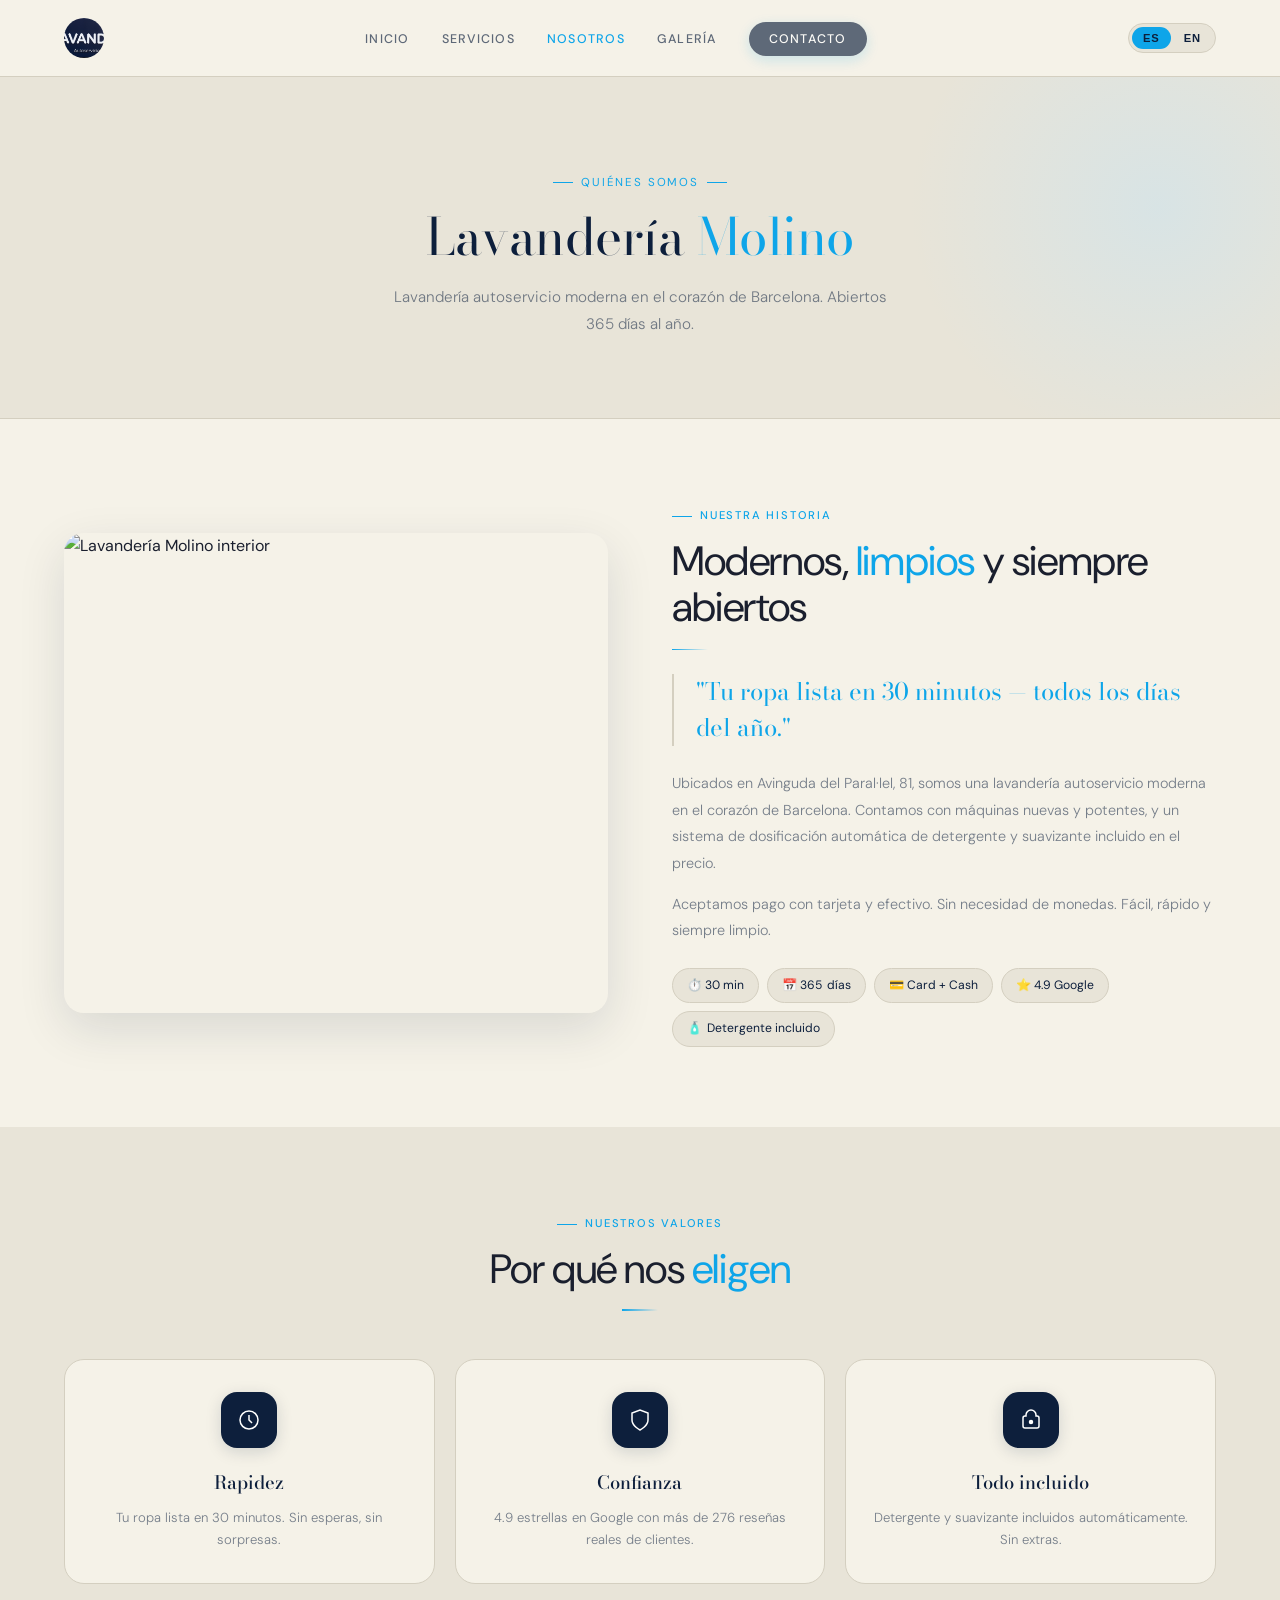
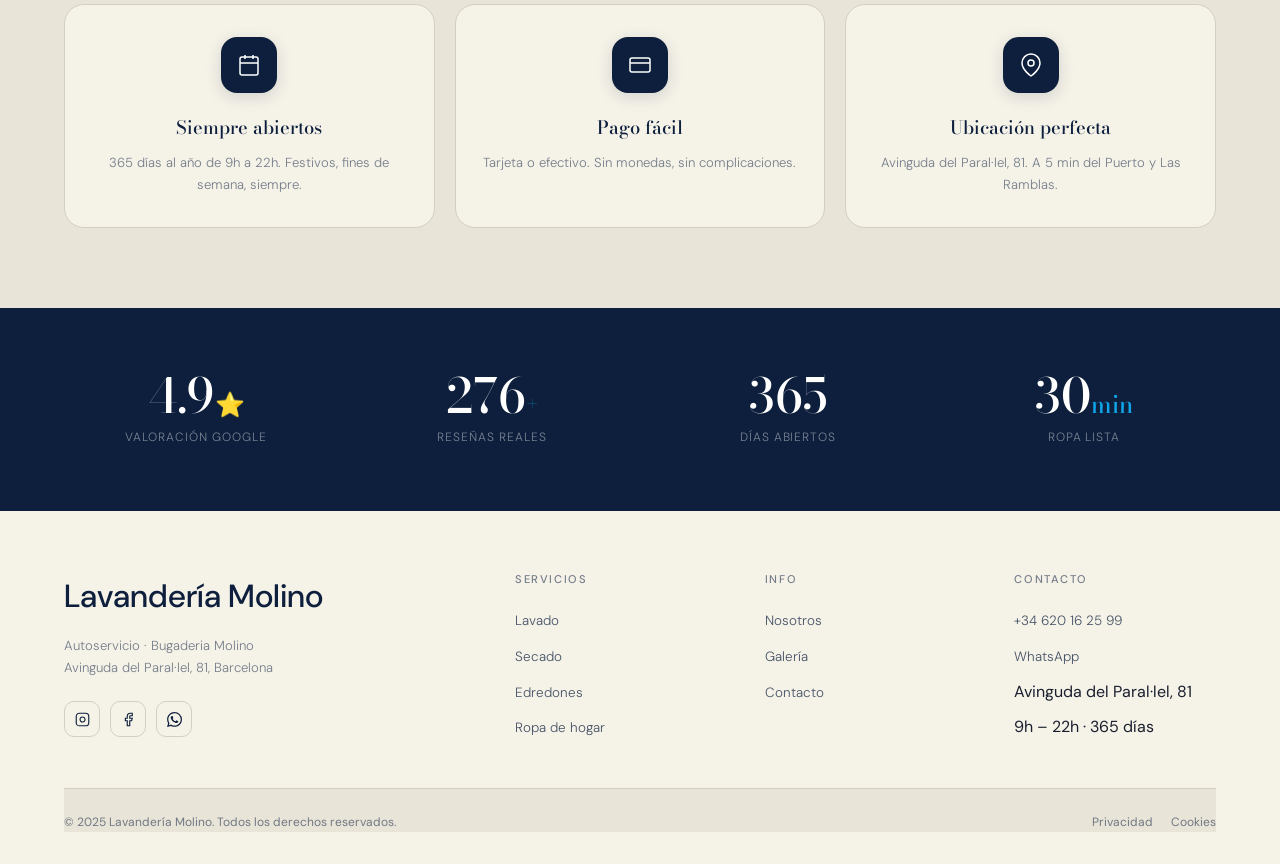
==== about.html @ 3f16990e "Add logo to navbar" ====
<!DOCTYPE html>
<html lang="es">
<head>
<meta charset="UTF-8"/>
<meta name="viewport" content="width=device-width, initial-scale=1.0"/>
<title>Nosotros — Lavandería Molino Barcelona</title>
<meta name="description" content="Lavandería autoservicio en Barcelona. Ubicados en Avinguda del Paral·lel, 81. Abiertos 365 días, 9h-22h."/>
<link rel="preconnect" href="https://fonts.googleapis.com">
<link rel="preconnect" href="https://fonts.gstatic.com" crossorigin>
<link href="https://fonts.googleapis.com/css2?family=Bodoni+Moda:opsz,wght@6..96,300;6..96,400;6..96,500&family=DM+Sans:wght@300;400;500&display=swap" rel="stylesheet">
<link rel="stylesheet" href="shared.css"/>
<style>
:root {
  --bg:      #F5F2E8;
  --card:    #e8e4d8;
  --border:  #d4cfc0;
  --navy:    #0d1f3c;
  --accent:  #0ea5e9;
  --muted-t: rgba(13,31,60,0.55);
}
body { background: var(--bg); }
#navbar { background: var(--bg) !important; border-bottom: 1px solid var(--border) !important; box-shadow: none !important; }
#navbar.scrolled { box-shadow: 0 2px 16px rgba(13,31,60,0.08) !important; }
.nav-logo { color: var(--navy) !important; font-family: "Bodoni Moda", serif; }
.nav-links a { color: var(--navy) !important; opacity: 0.65; }
.nav-links a:hover, .nav-links a.active { opacity: 1; color: var(--accent) !important; }
.nav-hamburger span { background: var(--navy) !important; }
.lang-switcher { background: var(--card) !important; border-color: var(--border) !important; }
.lang-btn { color: var(--navy) !important; }
.nav-cta { background: var(--navy) !important; color: white !important; }
.footer-logo span { display: none; }
#footer { background: #F5F2E8 !important; }
#footer .footer-logo { color: var(--navy) !important; }
#footer .footer-tagline { color: var(--muted-t) !important; }
#footer .footer-col h4 { color: var(--muted-t) !important; }
#footer .footer-col a, #footer .footer-col div { color: var(--navy) !important; opacity: 0.75; }
#footer .footer-col a:hover { color: var(--accent) !important; opacity: 1; }
#footer .footer-copy { color: var(--muted-t) !important; }
#footer .footer-legal a { color: var(--muted-t) !important; }
#footer .social-btn { border-color: var(--border) !important; color: var(--navy) !important; }
#footer .footer-bottom { border-top: 1px solid var(--border) !important; background: #e8e4d8 !important; }
.section-title em { color: var(--accent); font-style: normal; }
.section-eyebrow { color: var(--accent) !important; }
.section-eyebrow::before { background: var(--accent) !important; }
.divider { background: linear-gradient(90deg, var(--accent), transparent) !important; }
body:not(.lang-en) [data-en] { display: none !important; }
body.lang-en [data-es] { display: none !important; }

/* Page Hero */
.page-hero {
  padding: 140px 5vw 80px; background: var(--card);
  text-align: center; border-bottom: 1px solid var(--border);
  display: flex; flex-direction: column; align-items: center;
}
.page-hero-eyebrow {
  font-size: 0.72rem; letter-spacing: 0.16em; text-transform: uppercase;
  color: var(--accent); margin-bottom: 16px;
  display: flex; align-items: center; gap: 8px;
}
.page-hero-eyebrow::before, .page-hero-eyebrow::after { content: ""; display: block; width: 20px; height: 1px; background: var(--accent); }
.page-hero-title { font-family: "Bodoni Moda", serif; font-size: clamp(2.4rem, 4vw, 4.5rem); font-weight: 400; color: var(--navy); line-height: 1.1; margin-bottom: 20px; }
.page-hero-title em { color: var(--accent); font-style: normal; }
.page-hero-desc { font-size: 0.95rem; font-weight: 300; color: var(--muted-t); max-width: 520px; margin: 0 auto; line-height: 1.75; }

/* About Story */
#about-story { padding: 80px 5vw; background: var(--bg); }
.about-story-grid { display: grid; grid-template-columns: 1fr 1fr; gap: 64px; align-items: center; }
.about-story-img { border-radius: 20px; overflow: hidden; height: 480px; box-shadow: 0 16px 48px rgba(13,31,60,0.12); }
.about-story-img img { width: 100%; height: 100%; object-fit: cover; }
.about-story-content { }
.about-quote { font-family: "Bodoni Moda", serif; font-size: clamp(1.1rem, 2vw, 1.5rem); font-weight: 300; color: var(--accent); line-height: 1.5; margin: 24px 0; border-left: 2px solid var(--border); padding-left: 22px; }
.about-text { font-size: 0.9rem; font-weight: 300; color: var(--muted-t); line-height: 1.85; margin-bottom: 14px; }
.about-chips { display: flex; flex-wrap: wrap; gap: 8px; margin-top: 24px; }
.chip { display: inline-flex; align-items: center; gap: 5px; padding: 7px 14px; border-radius: 100px; font-size: 0.76rem; color: var(--navy); background: var(--card); border: 1px solid var(--border); }

/* Values */
#values { padding: 80px 5vw; background: var(--card); }
.values-grid { display: grid; grid-template-columns: repeat(3,1fr); gap: 20px; margin-top: 48px; }
.value-card { background: var(--bg); border: 1.5px solid var(--border); border-radius: 20px; padding: 32px 24px; text-align: center; transition: transform 0.4s ease, border-color 0.4s ease, box-shadow 0.4s ease; position: relative; overflow: hidden; }
.value-card::after { content: ""; position: absolute; bottom: 0; left: 0; right: 0; height: 3px; background: linear-gradient(90deg, var(--accent), #38bdf8); transform: scaleX(0); transform-origin: left; transition: transform 0.4s ease; }
.value-card:hover { transform: translateY(-6px); border-color: rgba(14,165,233,0.3); box-shadow: 0 16px 40px rgba(13,31,60,0.1); }
.value-card:hover::after { transform: scaleX(1); }
.value-icon { width: 56px; height: 56px; border-radius: 16px; background: var(--navy); display: flex; align-items: center; justify-content: center; margin: 0 auto 20px; color: white; box-shadow: 0 4px 16px rgba(13,31,60,0.15); transition: transform 0.4s ease; }
.value-card:hover .value-icon { transform: scale(1.1) rotate(-5deg); }
.value-title { font-family: "Bodoni Moda", serif; font-size: 1.15rem; font-weight: 500; color: var(--navy); margin-bottom: 10px; }
.value-desc { font-size: 0.82rem; font-weight: 300; color: var(--muted-t); line-height: 1.65; }

/* Stats */
#about-stats { background: var(--navy); padding: 64px 5vw; display: grid; grid-template-columns: repeat(4,1fr); gap: 32px; }
.about-stat { text-align: center; }
.about-stat-num { font-family: "Bodoni Moda", serif; font-size: 3rem; font-weight: 500; color: white; line-height: 1; margin-bottom: 8px; }
.about-stat-num span { color: var(--accent); font-size: 1.5rem; }
.about-stat-label { font-size: 0.75rem; font-weight: 300; color: rgba(255,255,255,0.45); letter-spacing: 0.08em; text-transform: uppercase; }

/* Location */
#about-location { padding: 80px 5vw; background: var(--bg); }
.location-grid { display: grid; grid-template-columns: 1fr 1fr; gap: 48px; align-items: center; margin-top: 48px; }
.location-map { border-radius: 20px; overflow: hidden; height: 360px; border: 1px solid var(--border); box-shadow: 0 8px 32px rgba(13,31,60,0.1); }
.location-info { display: flex; flex-direction: column; gap: 20px; }
.location-row { display: flex; gap: 14px; align-items: flex-start; }
.location-icon { width: 40px; height: 40px; border-radius: 10px; background: var(--card); border: 1px solid var(--border); display: flex; align-items: center; justify-content: center; color: var(--navy); flex-shrink: 0; }
.location-label { font-size: 0.7rem; font-weight: 500; letter-spacing: 0.1em; text-transform: uppercase; color: var(--muted-t); margin-bottom: 4px; }
.location-val { font-size: 0.92rem; font-weight: 500; color: var(--navy); line-height: 1.5; }
.location-sub { font-size: 0.78rem; font-weight: 300; color: var(--accent); margin-top: 3px; }

@media (max-width: 860px) { .about-story-grid { grid-template-columns: 1fr; } .values-grid { grid-template-columns: 1fr 1fr; } .about-stats { grid-template-columns: repeat(2,1fr); } .location-grid { grid-template-columns: 1fr; } }
@media (max-width: 560px) { .values-grid { grid-template-columns: 1fr; } }
</style>
</head>
<body>

<a href="https://wa.me/34620162599" id="wa-float" target="_blank" aria-label="WhatsApp">
  <div class="wa-pulse"></div>
  <svg width="26" height="26" fill="white" viewBox="0 0 24 24"><path d="M17.472 14.382c-.297-.149-1.758-.867-2.03-.967-.273-.099-.471-.148-.67.15-.197.297-.767.966-.94 1.164-.173.199-.347.223-.644.075-.297-.15-1.255-.463-2.39-1.475-.883-.788-1.48-1.761-1.653-2.059-.173-.297-.018-.458.13-.606.134-.133.298-.347.446-.52.149-.174.198-.298.298-.497.099-.198.05-.371-.025-.52-.075-.149-.669-1.612-.916-2.207-.242-.579-.487-.5-.669-.51-.173-.008-.371-.01-.57-.01-.198 0-.52.074-.792.372-.272.297-1.04 1.016-1.04 2.479 0 1.462 1.065 2.875 1.213 3.074.149.198 2.096 3.2 5.077 4.487.709.306 1.262.489 1.694.625.712.227 1.36.195 1.871.118.571-.085 1.758-.719 2.006-1.413.248-.694.248-1.289.173-1.413-.074-.124-.272-.198-.57-.347m-5.421 7.403h-.004a9.87 9.87 0 0 1-5.031-1.378l-.361-.214-3.741.982.998-3.648-.235-.374a9.86 9.86 0 0 1-1.51-5.26c.001-5.45 4.436-9.884 9.888-9.884 2.64 0 5.122 1.03 6.988 2.898a9.825 9.825 0 0 1 2.893 6.994c-.003 5.45-4.437 9.884-9.885 9.884m8.413-18.297A11.815 11.815 0 0 0 12.05 0C5.495 0 .16 5.335.157 11.892c0 2.096.547 4.142 1.588 5.945L.057 24l6.305-1.654a11.882 11.882 0 0 0 5.683 1.448h.005c6.554 0 11.89-5.335 11.893-11.893a11.821 11.821 0 0 0-3.48-8.413z"/></svg>
</a>

<nav id="navbar">
  <a href="index.html" class="nav-logo">
  <img src="logo.jpg" alt="Lavandería Molino" width="40" height="40" style="border-radius:50%;object-fit:cover;display:block;">
</a>
  <ul class="nav-links">
    <li><a href="index.html"><span data-es>Inicio</span><span data-en>Home</span></a></li>
    <li><a href="services.html"><span data-es>Servicios</span><span data-en>Services</span></a></li>
    <li><a href="about.html" class="active"><span data-es>Nosotros</span><span data-en>About</span></a></li>
    <li><a href="gallery.html"><span data-es>Galería</span><span data-en>Gallery</span></a></li>
    <li><a href="contact.html" class="nav-cta" style="color:white !important;"><span data-es>Contacto</span><span data-en>Contact</span></a></li>
  </ul>
  <div class="nav-right">
    <div class="lang-switcher">
      <button class="lang-btn active" data-lang-btn="es">ES</button>
      <button class="lang-btn" data-lang-btn="en">EN</button>
    </div>
    <button class="nav-hamburger" id="hamburger"><span></span><span></span><span></span></button>
  </div>
</nav>

<div class="mobile-menu" id="mobileMenu">
  <a href="index.html"><span data-es>Inicio</span><span data-en>Home</span></a>
  <a href="services.html"><span data-es>Servicios</span><span data-en>Services</span></a>
  <a href="about.html"><span data-es>Nosotros</span><span data-en>About</span></a>
  <a href="gallery.html"><span data-es>Galería</span><span data-en>Gallery</span></a>
  <a href="contact.html"><span data-es>Contacto</span><span data-en>Contact</span></a>
  <div class="mobile-lang-row">
    <button class="active" data-lang-btn="es">ES</button>
    <button data-lang-btn="en">EN</button>
  </div>
</div>

<!-- Page Hero -->
<div class="page-hero">
  <div class="page-hero-eyebrow"><span data-es>Quiénes somos</span><span data-en>Who we are</span></div>
  <h1 class="page-hero-title"><span data-es>Lavandería <em>Molino</em></span><span data-en>Lavandería <em>Molino</em></span></h1>
  <p class="page-hero-desc">
    <span data-es>Lavandería autoservicio moderna en el corazón de Barcelona. Abiertos 365 días al año.</span>
    <span data-en>Modern self-service laundry in the heart of Barcelona. Open 365 days a year.</span>
  </p>
</div>

<!-- Story -->
<section id="about-story">
  <div class="about-story-grid">
    <div class="about-story-img reveal">
      <img src="https://i.imgur.com/QacT7g4.jpg" alt="Lavandería Molino interior" loading="lazy"/>
    </div>
    <div class="about-story-content reveal">
      <div class="section-eyebrow"><span data-es>Nuestra historia</span><span data-en>Our story</span></div>
      <h2 class="section-title"><span data-es>Modernos, <em>limpios</em> y siempre abiertos</span><span data-en>Modern, <em>clean</em> and always open</span></h2>
      <div class="divider"></div>
      <blockquote class="about-quote">
        <span data-es>"Tu ropa lista en 30 minutos — todos los días del año."</span>
        <span data-en>"Your laundry ready in 30 minutes — every day of the year."</span>
      </blockquote>
      <p class="about-text">
        <span data-es>Ubicados en Avinguda del Paral·lel, 81, somos una lavandería autoservicio moderna en el corazón de Barcelona. Contamos con máquinas nuevas y potentes, y un sistema de dosificación automática de detergente y suavizante incluido en el precio.</span>
        <span data-en>Located on Avinguda del Paral·lel, 81, we are a modern self-service laundry in the heart of Barcelona. We have new and powerful machines, with an automatic dosing system for detergent and softener included in the price.</span>
      </p>
      <p class="about-text">
        <span data-es>Aceptamos pago con tarjeta y efectivo. Sin necesidad de monedas. Fácil, rápido y siempre limpio.</span>
        <span data-en>We accept card and cash payments. No need for coins. Easy, fast and always clean.</span>
      </p>
      <div class="about-chips">
        <span class="chip">⏱️ 30 min</span>
        <span class="chip">📅 365 <span data-es>días</span><span data-en>days</span></span>
        <span class="chip">💳 Card + Cash</span>
        <span class="chip">⭐ 4.9 Google</span>
        <span class="chip">🧴 <span data-es>Detergente incluido</span><span data-en>Detergent included</span></span>
      </div>
    </div>
  </div>
</section>

<!-- Values -->
<section id="values">
  <div class="reveal" style="text-align:center;">
    <div class="section-eyebrow" style="justify-content:center;"><span data-es>Nuestros valores</span><span data-en>Our values</span></div>
    <h2 class="section-title"><span data-es>Por qué nos <em>eligen</em></span><span data-en>Why they <em>choose us</em></span></h2>
    <div class="divider" style="margin:16px auto;"></div>
  </div>
  <div class="values-grid">
    <div class="value-card reveal">
      <div class="value-icon"><svg width="24" height="24" fill="none" stroke="currentColor" stroke-width="1.5" viewBox="0 0 24 24"><circle cx="12" cy="12" r="9"/><path d="M12 7v5l3 3"/></svg></div>
      <div class="value-title"><span data-es>Rapidez</span><span data-en>Speed</span></div>
      <div class="value-desc"><span data-es>Tu ropa lista en 30 minutos. Sin esperas, sin sorpresas.</span><span data-en>Your laundry ready in 30 minutes. No waiting, no surprises.</span></div>
    </div>
    <div class="value-card reveal">
      <div class="value-icon"><svg width="24" height="24" fill="none" stroke="currentColor" stroke-width="1.5" viewBox="0 0 24 24"><path d="M12 22s8-4 8-10V5l-8-3-8 3v7c0 6 8 10 8 10z"/></svg></div>
      <div class="value-title"><span data-es>Confianza</span><span data-en>Trust</span></div>
      <div class="value-desc"><span data-es>4.9 estrellas en Google con más de 276 reseñas reales de clientes.</span><span data-en>4.9 stars on Google with over 276 real customer reviews.</span></div>
    </div>
    <div class="value-card reveal">
      <div class="value-icon"><svg width="24" height="24" fill="none" stroke="currentColor" stroke-width="1.5" viewBox="0 0 24 24"><path d="M12 2a5 5 0 0 1 5 5v1h1a2 2 0 0 1 2 2v8a2 2 0 0 1-2 2H6a2 2 0 0 1-2-2v-8a2 2 0 0 1 2-2h1V7a5 5 0 0 1 5-5z"/><circle cx="12" cy="14" r="1.5" fill="white"/></svg></div>
      <div class="value-title"><span data-es>Todo incluido</span><span data-en>All inclusive</span></div>
      <div class="value-desc"><span data-es>Detergente y suavizante incluidos automáticamente. Sin extras.</span><span data-en>Detergent and softener automatically included. No extras.</span></div>
    </div>
    <div class="value-card reveal">
      <div class="value-icon"><svg width="24" height="24" fill="none" stroke="currentColor" stroke-width="1.5" viewBox="0 0 24 24"><rect x="3" y="4" width="18" height="18" rx="2"/><path d="M16 2v4M8 2v4M3 10h18"/></svg></div>
      <div class="value-title"><span data-es>Siempre abiertos</span><span data-en>Always open</span></div>
      <div class="value-desc"><span data-es>365 días al año de 9h a 22h. Festivos, fines de semana, siempre.</span><span data-en>365 days a year from 9am to 10pm. Holidays, weekends, always.</span></div>
    </div>
    <div class="value-card reveal">
      <div class="value-icon"><svg width="24" height="24" fill="none" stroke="currentColor" stroke-width="1.5" viewBox="0 0 24 24"><rect x="2" y="5" width="20" height="14" rx="2"/><path d="M2 10h20"/></svg></div>
      <div class="value-title"><span data-es>Pago fácil</span><span data-en>Easy payment</span></div>
      <div class="value-desc"><span data-es>Tarjeta o efectivo. Sin monedas, sin complicaciones.</span><span data-en>Card or cash. No coins, no complications.</span></div>
    </div>
    <div class="value-card reveal">
      <div class="value-icon"><svg width="24" height="24" fill="none" stroke="currentColor" stroke-width="1.5" viewBox="0 0 24 24"><path d="M21 10c0 7-9 13-9 13s-9-6-9-13a9 9 0 0 1 18 0z"/><circle cx="12" cy="10" r="3"/></svg></div>
      <div class="value-title"><span data-es>Ubicación perfecta</span><span data-en>Perfect location</span></div>
      <div class="value-desc"><span data-es>Avinguda del Paral·lel, 81. A 5 min del Puerto y Las Ramblas.</span><span data-en>Avinguda del Paral·lel, 81. 5 min from the Port and Las Ramblas.</span></div>
    </div>
  </div>
</section>

<!-- Stats -->
<div id="about-stats">
  <div class="about-stat reveal">
    <div class="about-stat-num">4.9<span>⭐</span></div>
    <div class="about-stat-label"><span data-es>Valoración Google</span><span data-en>Google Rating</span></div>
  </div>
  <div class="about-stat reveal">
    <div class="about-stat-num">276<span style="font-size:1.5rem;color:var(--accent);">+</span></div>
    <div class="about-stat-label"><span data-es>Reseñas reales</span><span data-en>Real reviews</span></div>
  </div>
  <div class="about-stat reveal">
    <div class="about-stat-num">365</div>
    <div class="about-stat-label"><span data-es>Días abiertos</span><span data-en>Days open</span></div>
  </div>
  <div class="about-stat reveal">
    <div class="about-stat-num">30<span style="font-size:1.5rem;color:var(--accent);">min</span></div>
    <div class="about-stat-label"><span data-es>Ropa lista</span><span data-en>Laundry ready</span></div>
  </div>
</div>



<!-- Footer -->
<footer id="footer">
  <div class="footer-grid">
    <div>
      <span class="footer-logo">Lavandería Molino</span>
      <p class="footer-tagline">Autoservicio · Bugaderia Molino<br>Avinguda del Paral·lel, 81, Barcelona</p>
      <div class="footer-socials">
        <a href="#" class="social-btn" aria-label="Instagram"><svg width="15" height="15" fill="none" stroke="currentColor" stroke-width="1.8" viewBox="0 0 24 24"><rect x="2" y="2" width="20" height="20" rx="5"/><path d="M16 11.37A4 4 0 1 1 12.63 8 4 4 0 0 1 16 11.37z"/><line x1="17.5" y1="6.5" x2="17.51" y2="6.5"/></svg></a>
        <a href="#" class="social-btn" aria-label="Facebook"><svg width="15" height="15" fill="none" stroke="currentColor" stroke-width="1.8" viewBox="0 0 24 24"><path d="M18 2h-3a5 5 0 0 0-5 5v3H7v4h3v8h4v-8h3l1-4h-4V7a1 1 0 0 1 1-1h3z"/></svg></a>
        <a href="https://wa.me/34620162599" class="social-btn" aria-label="WhatsApp"><svg width="15" height="15" fill="currentColor" viewBox="0 0 24 24"><path d="M17.472 14.382c-.297-.149-1.758-.867-2.03-.967-.273-.099-.471-.148-.67.15-.197.297-.767.966-.94 1.164-.173.199-.347.223-.644.075-.297-.15-1.255-.463-2.39-1.475-.883-.788-1.48-1.761-1.653-2.059-.173-.297-.018-.458.13-.606.134-.133.298-.347.446-.52.149-.174.198-.298.298-.497.099-.198.05-.371-.025-.52-.075-.149-.669-1.612-.916-2.207-.242-.579-.487-.5-.669-.51-.173-.008-.371-.01-.57-.01-.198 0-.52.074-.792.372-.272.297-1.04 1.016-1.04 2.479 0 1.462 1.065 2.875 1.213 3.074.149.198 2.096 3.2 5.077 4.487.709.306 1.262.489 1.694.625.712.227 1.36.195 1.871.118.571-.085 1.758-.719 2.006-1.413.248-.694.248-1.289.173-1.413-.074-.124-.272-.198-.57-.347m-5.421 7.403h-.004a9.87 9.87 0 0 1-5.031-1.378l-.361-.214-3.741.982.998-3.648-.235-.374a9.86 9.86 0 0 1-1.51-5.26c.001-5.45 4.436-9.884 9.888-9.884 2.64 0 5.122 1.03 6.988 2.898a9.825 9.825 0 0 1 2.893 6.994c-.003 5.45-4.437 9.884-9.885 9.884m8.413-18.297A11.815 11.815 0 0 0 12.05 0C5.495 0 .16 5.335.157 11.892c0 2.096.547 4.142 1.588 5.945L.057 24l6.305-1.654a11.882 11.882 0 0 0 5.683 1.448h.005c6.554 0 11.89-5.335 11.893-11.893a11.821 11.821 0 0 0-3.48-8.413z"/></svg></a>
      </div>
    </div>
    <div class="footer-col">
      <h4><span data-es>Servicios</span><span data-en>Services</span></h4>
      <ul>
        <li><a href="services.html"><span data-es>Lavado</span><span data-en>Washing</span></a></li>
        <li><a href="services.html"><span data-es>Secado</span><span data-en>Drying</span></a></li>
        <li><a href="services.html"><span data-es>Edredones</span><span data-en>Duvets</span></a></li>
        <li><a href="services.html"><span data-es>Ropa de hogar</span><span data-en>Home textiles</span></a></li>
      </ul>
    </div>
    <div class="footer-col">
      <h4>Info</h4>
      <ul>
        <li><a href="about.html"><span data-es>Nosotros</span><span data-en>About</span></a></li>
        <li><a href="gallery.html"><span data-es>Galería</span><span data-en>Gallery</span></a></li>
        <li><a href="contact.html"><span data-es>Contacto</span><span data-en>Contact</span></a></li>
      </ul>
    </div>
    <div class="footer-col">
      <h4><span data-es>Contacto</span><span data-en>Contact</span></h4>
      <ul>
        <li><a href="tel:+34620162599">+34 620 16 25 99</a></li>
        <li><a href="https://wa.me/34620162599">WhatsApp</a></li>
        <li><span>Avinguda del Paral·lel, 81</span></li>
        <li><span>9h – 22h · 365 <span data-es>días</span><span data-en>days</span></span></li>
      </ul>
    </div>
  </div>
  <div class="footer-bottom">
    <p class="footer-copy">© 2025 Lavandería Molino. <span data-es>Todos los derechos reservados.</span><span data-en>All rights reserved.</span></p>
    <div class="footer-legal">
      <a href="#"><span data-es>Privacidad</span><span data-en>Privacy</span></a>
      <a href="#"><span data-es>Cookies</span><span data-en>Cookies</span></a>
    </div>
  </div>
</footer>

<script src="shared.js"></script>
</body>
</html>
---- shared.css ----
/* ============================================================
   shared.css — Global styles used by ALL pages
   ✏️  COLOR PALETTE: Change variables below to restyle everything
   ============================================================ */

@import url('https://fonts.googleapis.com/css2?family=Cormorant+Garamond:ital,wght@0,300;0,400;0,500;0,600;1,300;1,400&family=DM+Sans:ital,opsz,wght@0,9..40,300;0,9..40,400;0,9..40,500;1,9..40,300&display=swap');

/* ─── Design Tokens ─── */
:root {
  /* ✏️ COLORS — change these to rebrand the whole site */
  --white:      #ffffff;
  --sky-50:     #f0f8ff;
  --sky-100:    #e1f2fe;
  --sky-200:    #bae3fd;
  --sky-300:    #7dcffc;
  --sky-400:    #39b8f8;
  --sky-500:    #0ea5e9;   /* primary accent */
  --sky-600:    #0284c7;
  --charcoal:   #1a1f2e;   /* dark text */
  --slate:      #4a5568;
  --muted:      #8898a6;

  /* Glass effect */
  --glass-bg:     rgba(255,255,255,0.65);
  --glass-border: rgba(186,227,253,0.45);

  /* Shadows */
  --shadow-soft:   0 8px 32px rgba(14,165,233,0.08);
  --shadow-med:    0 16px 48px rgba(14,165,233,0.12);
  --shadow-strong: 0 24px 64px rgba(14,165,233,0.16);

  /* ✏️ FONTS */
  --display: 'DM Sans', sans-serif;
  --body:    'DM Sans', sans-serif;

  /* Layout */
  --radius:    20px;
  --radius-sm: 12px;
  --transition: 0.4s cubic-bezier(0.16,1,0.3,1);
  --border:     rgba(14,165,233,0.12);
}

/* ─── Reset ─── */
*, *::before, *::after { box-sizing: border-box; margin: 0; padding: 0; }
html { scroll-behavior: smooth; font-size: 16px; }
body {
  font-family: var(--body);
  background: var(--white);
  color: var(--charcoal);
  overflow-x: hidden;
  line-height: 1.6;
}
img, video { max-width: 100%; display: block; }
a { text-decoration: none; }
::-webkit-scrollbar { width: 5px; }
::-webkit-scrollbar-track { background: var(--sky-50); }
::-webkit-scrollbar-thumb { background: var(--sky-300); border-radius: 10px; }

/* ─── Language Toggle ─── */
/* Default: show Spanish, hide English */
[data-en] { display: none; }
[data-es] { display: block; }
/* When body has class "lang-en": show English, hide Spanish */
body.lang-en [data-en] { display: block; }
body.lang-en [data-es] { display: none; }
/* For inline elements */
span[data-en] { display: none; }
span[data-es] { display: inline; }
body.lang-en span[data-en] { display: inline; }
body.lang-en span[data-es] { display: none; }

/* ─── Navbar ─── */
#navbar {
  position: fixed; top: 0; left: 0; right: 0; z-index: 1000;
  padding: 18px 5vw;
  display: flex; align-items: center; justify-content: space-between;
  background: #0d1f3c;
  border-bottom: 1px solid rgba(255,255,255,0.08);
  transition: padding var(--transition), box-shadow var(--transition);
}
#navbar.scrolled {
  padding: 12px 5vw;
  box-shadow: 0 4px 24px rgba(0,0,0,0.2);
}

/* ✏️ BRAND NAME: Change "BRAND NAME" text in each HTML file */
.nav-logo {
  font-family: var(--display);
  font-size: 1.8rem; font-weight: 500; letter-spacing: 0.04em;
  color: white;
}
.nav-logo span { display: none; }

.nav-links {
  display: flex; gap: 2rem; list-style: none; align-items: center;
}
.nav-links a {
  font-size: 0.78rem; font-weight: 500; letter-spacing: 0.1em;
  text-transform: uppercase; color: rgba(255,255,255,0.75);
  transition: color var(--transition);
}
.nav-links a:hover, .nav-links a.active { color: var(--sky-300); }

.nav-right { display: flex; align-items: center; gap: 16px; }

/* Language switcher */
.lang-switcher {
  display: flex; align-items: center;
  background: rgba(255,255,255,0.1); border: 1px solid rgba(255,255,255,0.2);
  border-radius: 100px; padding: 3px; gap: 2px;
}
.lang-btn {
  font-size: 0.7rem; font-weight: 600; letter-spacing: 0.08em;
  padding: 5px 11px; border-radius: 100px; border: none;
  background: transparent; cursor: pointer; color: rgba(255,255,255,0.6);
  transition: background var(--transition), color var(--transition);
}
.lang-btn.active {
  background: var(--sky-500); color: white;
}

.nav-cta {
  background: var(--sky-500); color: white !important;
  padding: 9px 20px; border-radius: 100px;
  font-size: 0.78rem; font-weight: 500; letter-spacing: 0.06em;
  box-shadow: 0 4px 14px rgba(14,165,233,0.28);
  transition: background var(--transition), transform var(--transition) !important;
}
.nav-cta:hover { background: var(--sky-600) !important; transform: translateY(-1px); }

/* Hamburger */
.nav-hamburger {
  display: none; flex-direction: column; gap: 5px;
  cursor: pointer; padding: 4px; background: none; border: none;
}
.nav-hamburger span {
  display: block; width: 22px; height: 2px;
  background: white; border-radius: 2px;
  transition: var(--transition);
}

/* Mobile menu */
.mobile-menu {
  display: none; position: fixed;
  top: 0; left: 0; right: 0; bottom: 0;
  background: rgba(255,255,255,0.98);
  backdrop-filter: blur(20px);
  z-index: 999; padding: 100px 8vw 40px;
  flex-direction: column; gap: 0;
}
.mobile-menu.open { display: flex; }
.mobile-menu a {
  font-family: var(--display); font-size: 2rem; font-weight: 400;
  color: var(--charcoal); padding: 14px 0;
  border-bottom: 1px solid var(--sky-100);
  transition: color var(--transition);
}
.mobile-menu a:hover { color: var(--sky-500); }
.mobile-lang-row {
  display: flex; gap: 12px; margin-top: 28px;
}
.mobile-lang-row button {
  font-size: 0.8rem; font-weight: 600; padding: 8px 20px;
  border-radius: 100px; border: 1.5px solid var(--sky-200);
  background: transparent; cursor: pointer; color: var(--slate);
  transition: var(--transition);
}
.mobile-lang-row button.active {
  background: var(--sky-500); color: white; border-color: var(--sky-500);
}

/* ─── Footer ─── */
#footer {
  background: #F5F2E8;
  padding: 60px 5vw 32px;
}
.footer-grid {
  display: grid; grid-template-columns: 2fr 1fr 1fr 1fr;
  gap: 48px; margin-bottom: 48px;
}
.footer-logo {
  font-family: var(--display); font-size: 2rem; font-weight: 500;
  color: var(--charcoal); display: block; margin-bottom: 12px;
}
.footer-logo span { color: var(--sky-400); }
.footer-tagline {
  font-size: 0.82rem; font-weight: 300; line-height: 1.7;
  color: rgba(255,255,255,0.4); max-width: 260px; margin-bottom: 22px;
}
.footer-socials { display: flex; gap: 10px; }
.social-btn {
  width: 36px; height: 36px; border-radius: 10px;
  border: 1px solid rgba(255,255,255,0.12);
  display: flex; align-items: center; justify-content: center;
  color: rgba(255,255,255,0.45);
  transition: border-color var(--transition), color var(--transition), background var(--transition);
}
.social-btn:hover {
  border-color: var(--sky-400); color: var(--sky-300);
  background: rgba(14,165,233,0.1);
}
.footer-col h4 {
  font-size: 0.7rem; font-weight: 500; letter-spacing: 0.14em;
  text-transform: uppercase; color: rgba(255,255,255,0.8); margin-bottom: 18px;
}
.footer-col ul { list-style: none; display: flex; flex-direction: column; gap: 10px; }
.footer-col ul li a {
  font-size: 0.84rem; font-weight: 300; color: rgba(255,255,255,0.4);
  transition: color var(--transition);
}
.footer-col ul li a:hover { color: var(--sky-300); }
.footer-bottom {
  border-top: 1px solid rgba(255,255,255,0.08);
  padding-top: 24px;
  display: flex; justify-content: space-between; align-items: center;
  flex-wrap: wrap; gap: 10px;
}
.footer-copy { font-size: 0.75rem; color: rgba(255,255,255,0.25); }
.footer-legal { display: flex; gap: 18px; }
.footer-legal a { font-size: 0.75rem; color: rgba(255,255,255,0.25); transition: color var(--transition); }
.footer-legal a:hover { color: var(--sky-300); }

/* ─── Shared Section Styles ─── */
.section-eyebrow {
  display: inline-flex; align-items: center; gap: 8px;
  font-size: 0.7rem; font-weight: 500; letter-spacing: 0.16em;
  text-transform: uppercase; color: var(--sky-500); margin-bottom: 14px;
}
.section-eyebrow::before {
  content: ''; display: block; width: 20px; height: 1px; background: var(--sky-400);
}
.section-title {
  font-family: var(--display);
  font-size: clamp(1.9rem, 3.2vw, 3.2rem);
  font-weight: 400; line-height: 1.12; letter-spacing: -0.01em;
  color: var(--charcoal);
}
.section-title em { font-style: normal; color: var(--sky-500); }
.section-desc {
  font-size: 0.93rem; font-weight: 300; color: var(--slate); line-height: 1.8;
}
.divider {
  width: 36px; height: 1.5px;
  background: linear-gradient(90deg, var(--sky-400), transparent);
  margin: 18px 0;
}

/* ─── Buttons ─── */
.btn-primary {
  display: inline-flex; align-items: center; gap: 8px;
  padding: 14px 30px; border-radius: 100px;
  background: var(--sky-500); color: white; border: none;
  font-family: var(--body); font-size: 0.84rem; font-weight: 500;
  letter-spacing: 0.05em; cursor: pointer;
  box-shadow: 0 6px 22px rgba(14,165,233,0.3);
  transition: background var(--transition), transform var(--transition), box-shadow var(--transition);
}
.btn-primary:hover {
  background: var(--sky-600); transform: translateY(-2px);
  box-shadow: 0 10px 30px rgba(14,165,233,0.4);
}
.btn-outline {
  display: inline-flex; align-items: center; gap: 8px;
  padding: 14px 30px; border-radius: 100px;
  background: transparent; color: white; border: 1.5px solid rgba(255,255,255,0.5);
  font-family: var(--body); font-size: 0.84rem; font-weight: 500;
  letter-spacing: 0.05em; cursor: pointer;
  transition: border-color var(--transition), background var(--transition), transform var(--transition);
}
.btn-outline:hover {
  border-color: white; background: rgba(255,255,255,0.1); transform: translateY(-2px);
}
.btn-outline-dark {
  display: inline-flex; align-items: center; gap: 8px;
  padding: 14px 30px; border-radius: 100px;
  background: transparent; color: var(--charcoal); border: 1.5px solid rgba(26,31,46,0.2);
  font-family: var(--body); font-size: 0.84rem; font-weight: 500;
  letter-spacing: 0.05em; cursor: pointer;
  transition: border-color var(--transition), background var(--transition), transform var(--transition);
}
.btn-outline-dark:hover {
  border-color: var(--sky-400); background: var(--sky-50); transform: translateY(-2px);
}

/* ─── Reveal animation ─── */
.reveal {
  opacity: 0; transform: translateY(24px);
  transition: opacity 0.7s cubic-bezier(0.16,1,0.3,1),
              transform 0.7s cubic-bezier(0.16,1,0.3,1);
}
.reveal.visible { opacity: 1; transform: none; }

/* ─── Page Hero (non-home pages) ─── */
.page-hero {
  min-height: 38vh;
  background: linear-gradient(145deg, var(--white) 0%, var(--sky-50) 60%, var(--sky-100) 100%);
  display: flex; align-items: center; justify-content: center;
  padding: 120px 5vw 60px;
  position: relative; overflow: hidden;
  text-align: center;
}
.page-hero::after {
  content: '';
  position: absolute; top: -20%; right: -10%;
  width: 500px; height: 500px; border-radius: 50%;
  background: radial-gradient(circle, rgba(186,227,253,0.35) 0%, transparent 70%);
  pointer-events: none;
}
.page-hero-content { position: relative; z-index: 2; text-align: center; }
.page-hero-title {
  font-family: var(--display);
  font-size: clamp(2.4rem, 5vw, 4.8rem);
  font-weight: 400; line-height: 1.08; letter-spacing: -0.01em;
  color: var(--charcoal);
}
.page-hero-title em { font-style: normal; color: var(--sky-500); }
.breadcrumb {
  display: flex; align-items: center; justify-content: center; gap: 8px;
  font-size: 0.75rem; font-weight: 400; letter-spacing: 0.08em;
  color: var(--muted); margin-bottom: 16px; text-transform: uppercase;
}
.breadcrumb a { color: var(--sky-500); }
.breadcrumb span { color: var(--muted); }

/* ─── Responsive ─── */
@media (max-width: 1024px) {
  .footer-grid { grid-template-columns: 1fr 1fr; gap: 36px; }
}
@media (max-width: 768px) {
  .nav-links { display: none; }
  .nav-right { display: flex; align-items: center; gap: 10px; }
  .lang-switcher { display: none; }
  .nav-hamburger { display: flex; }
  .footer-grid { grid-template-columns: 1fr 1fr; gap: 28px; }
}
@media (max-width: 480px) {
  .footer-grid { grid-template-columns: 1fr; }
  .footer-bottom { flex-direction: column; align-items: flex-start; }
}

/* ── Mobile center fixes ── */
@media (max-width: 768px) {
  .page-hero { text-align: center; }
  .breadcrumb { justify-content: center; }
  .page-hero-title { text-align: center; }
  .section-eyebrow { justify-content: center; }
  .section-title { text-align: center; }
  .section-desc { text-align: center; }
  .divider { margin-left: auto; margin-right: auto; }
}
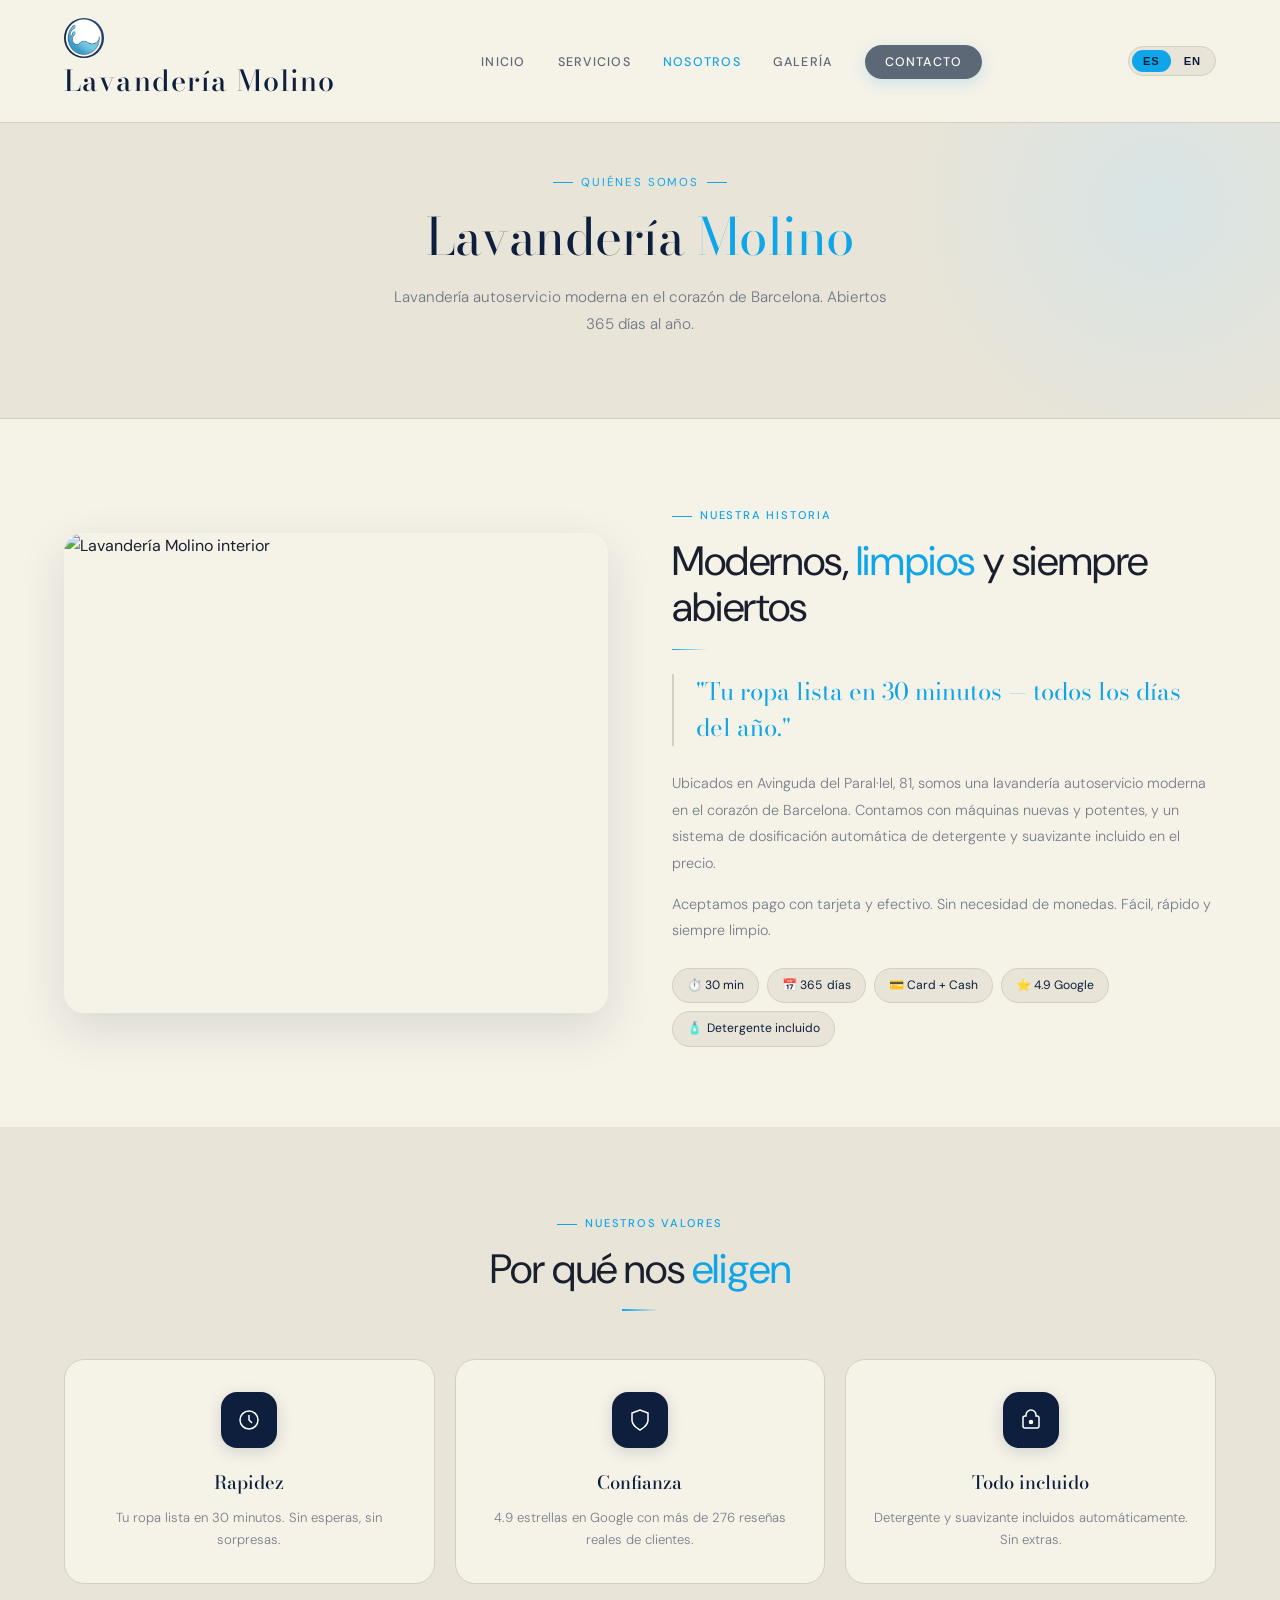
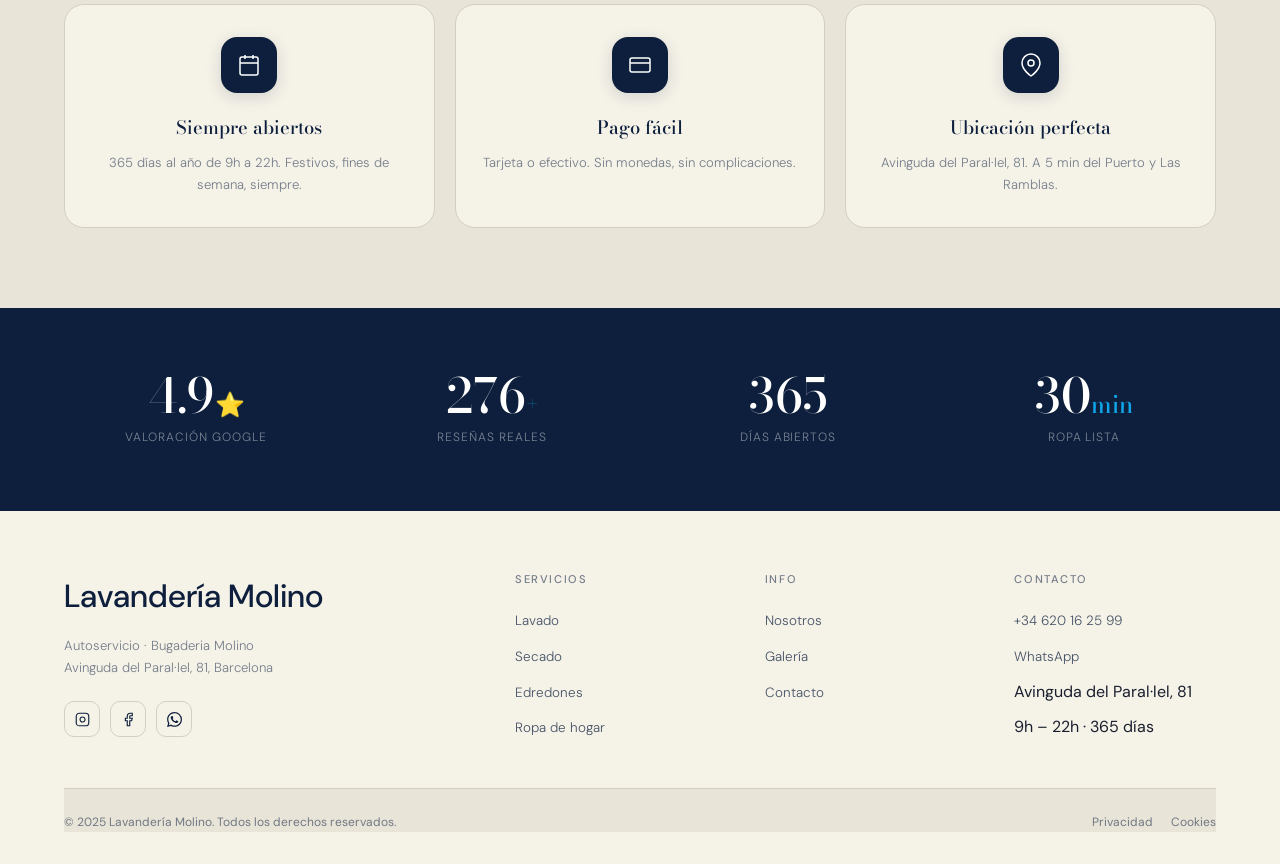
==== commit c99d1eff: "Add logo to navbar" ====
--- a/about.html
+++ b/about.html
@@ -116,7 +116,7 @@
 
 <nav id="navbar">
   <a href="index.html" class="nav-logo">
-  <img src="logo.jpg" alt="Lavandería Molino" width="40" height="40" style="border-radius:50%;object-fit:cover;display:block;">
+  <img src="logo.jpg" alt="" width="40" height="40" style="border-radius:50%;object-fit:cover;display:block;">Lavandería Molino
 </a>
   <ul class="nav-links">
     <li><a href="index.html"><span data-es>Inicio</span><span data-en>Home</span></a></li>
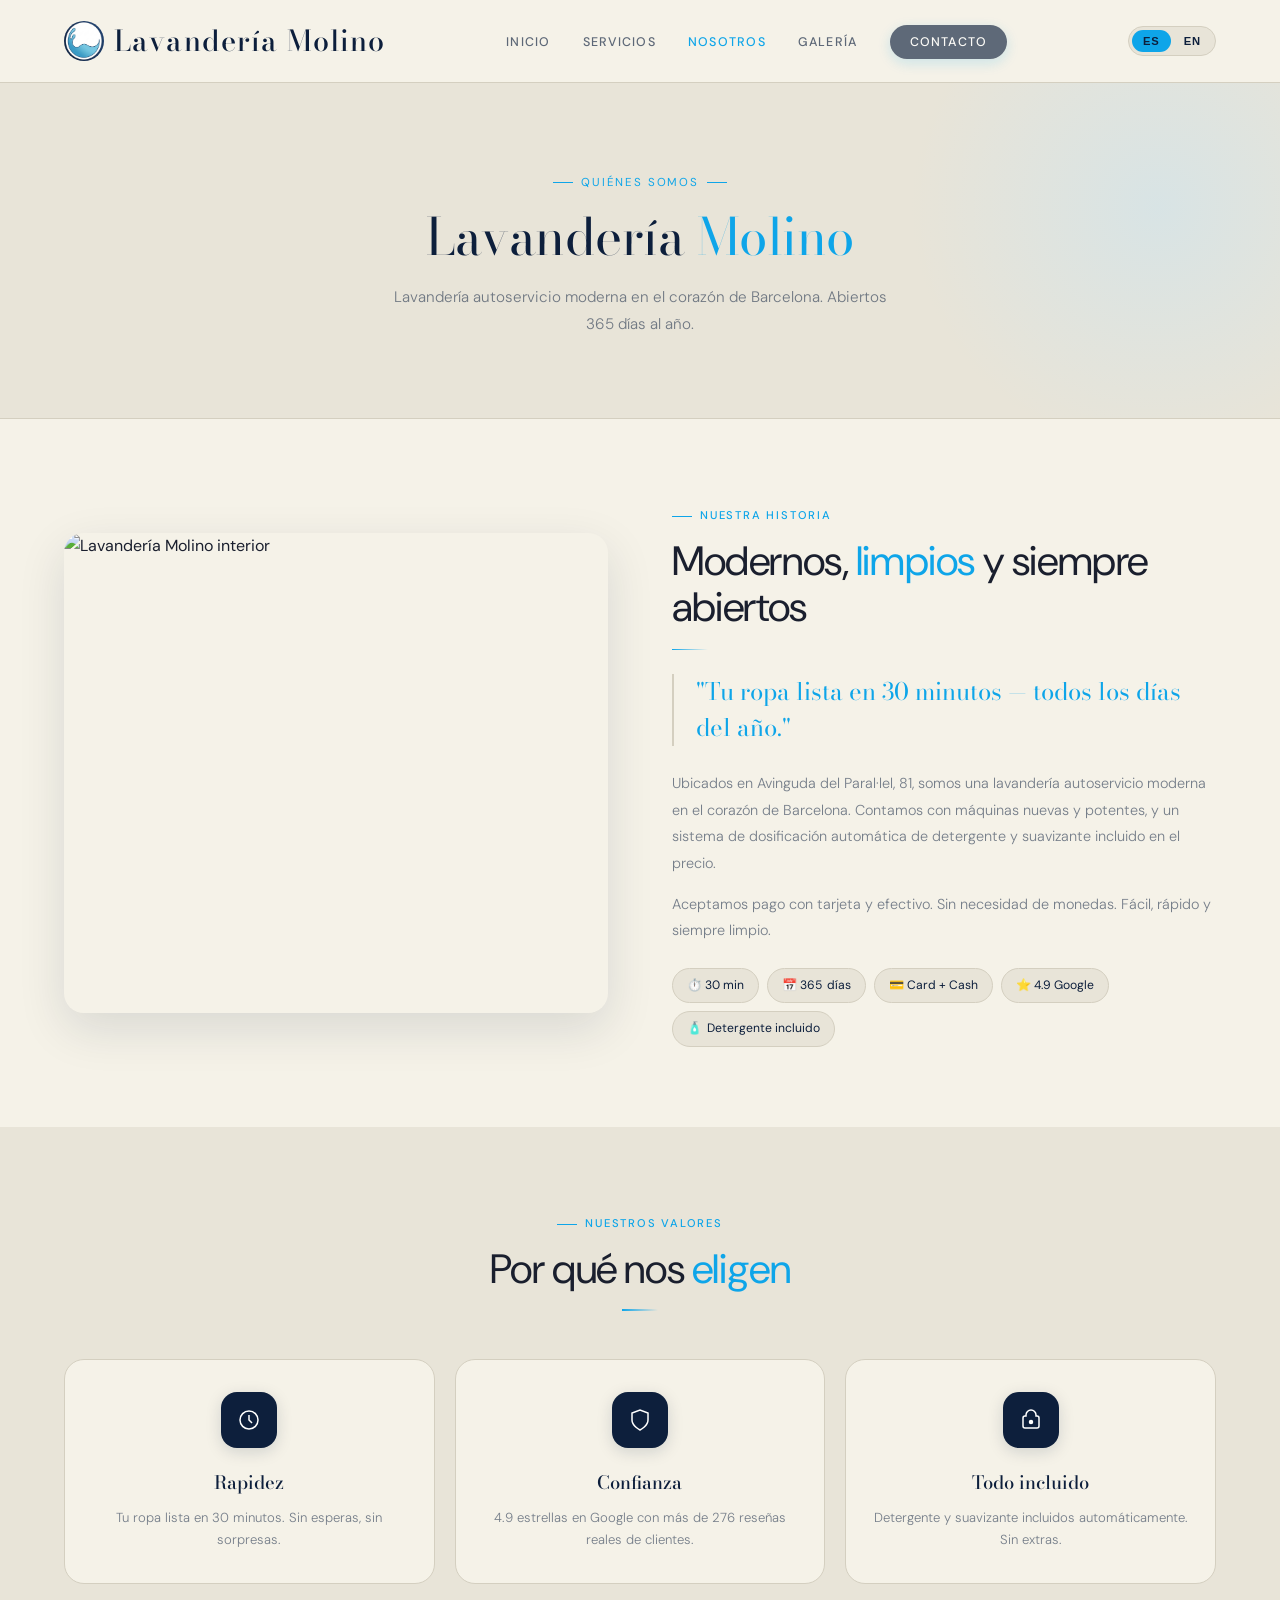
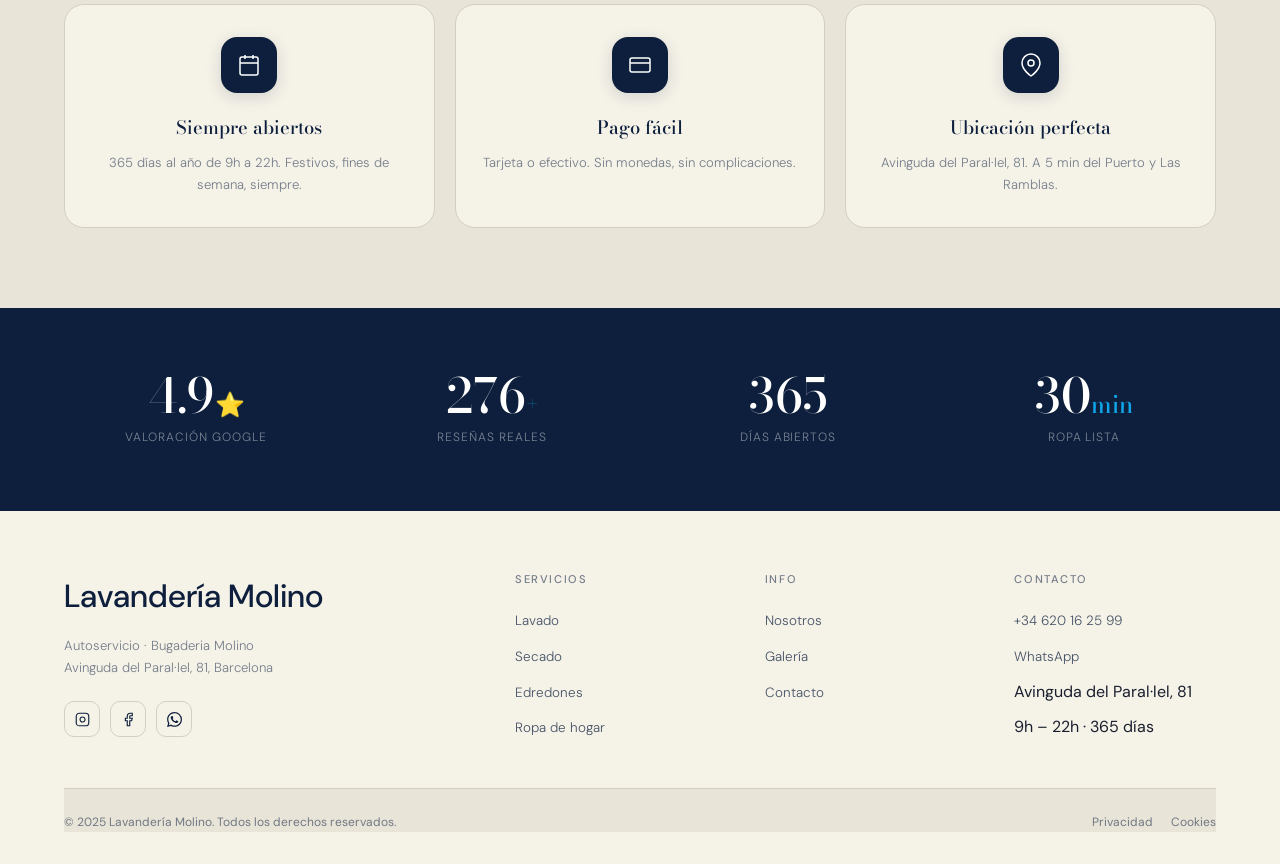
==== commit e3242236: "Fix logo navbar alignment" ====
--- a/about.html
+++ b/about.html
@@ -115,8 +115,8 @@
 </a>
 
 <nav id="navbar">
-  <a href="index.html" class="nav-logo">
-  <img src="logo.jpg" alt="" width="40" height="40" style="border-radius:50%;object-fit:cover;display:block;">Lavandería Molino
+  <a href="index.html" class="nav-logo" style="display:flex;align-items:center;gap:10px;">
+  <img src="logo.jpg" alt="" width="40" height="40" style="border-radius:50%;object-fit:cover;flex-shrink:0;">Lavandería Molino
 </a>
   <ul class="nav-links">
     <li><a href="index.html"><span data-es>Inicio</span><span data-en>Home</span></a></li>
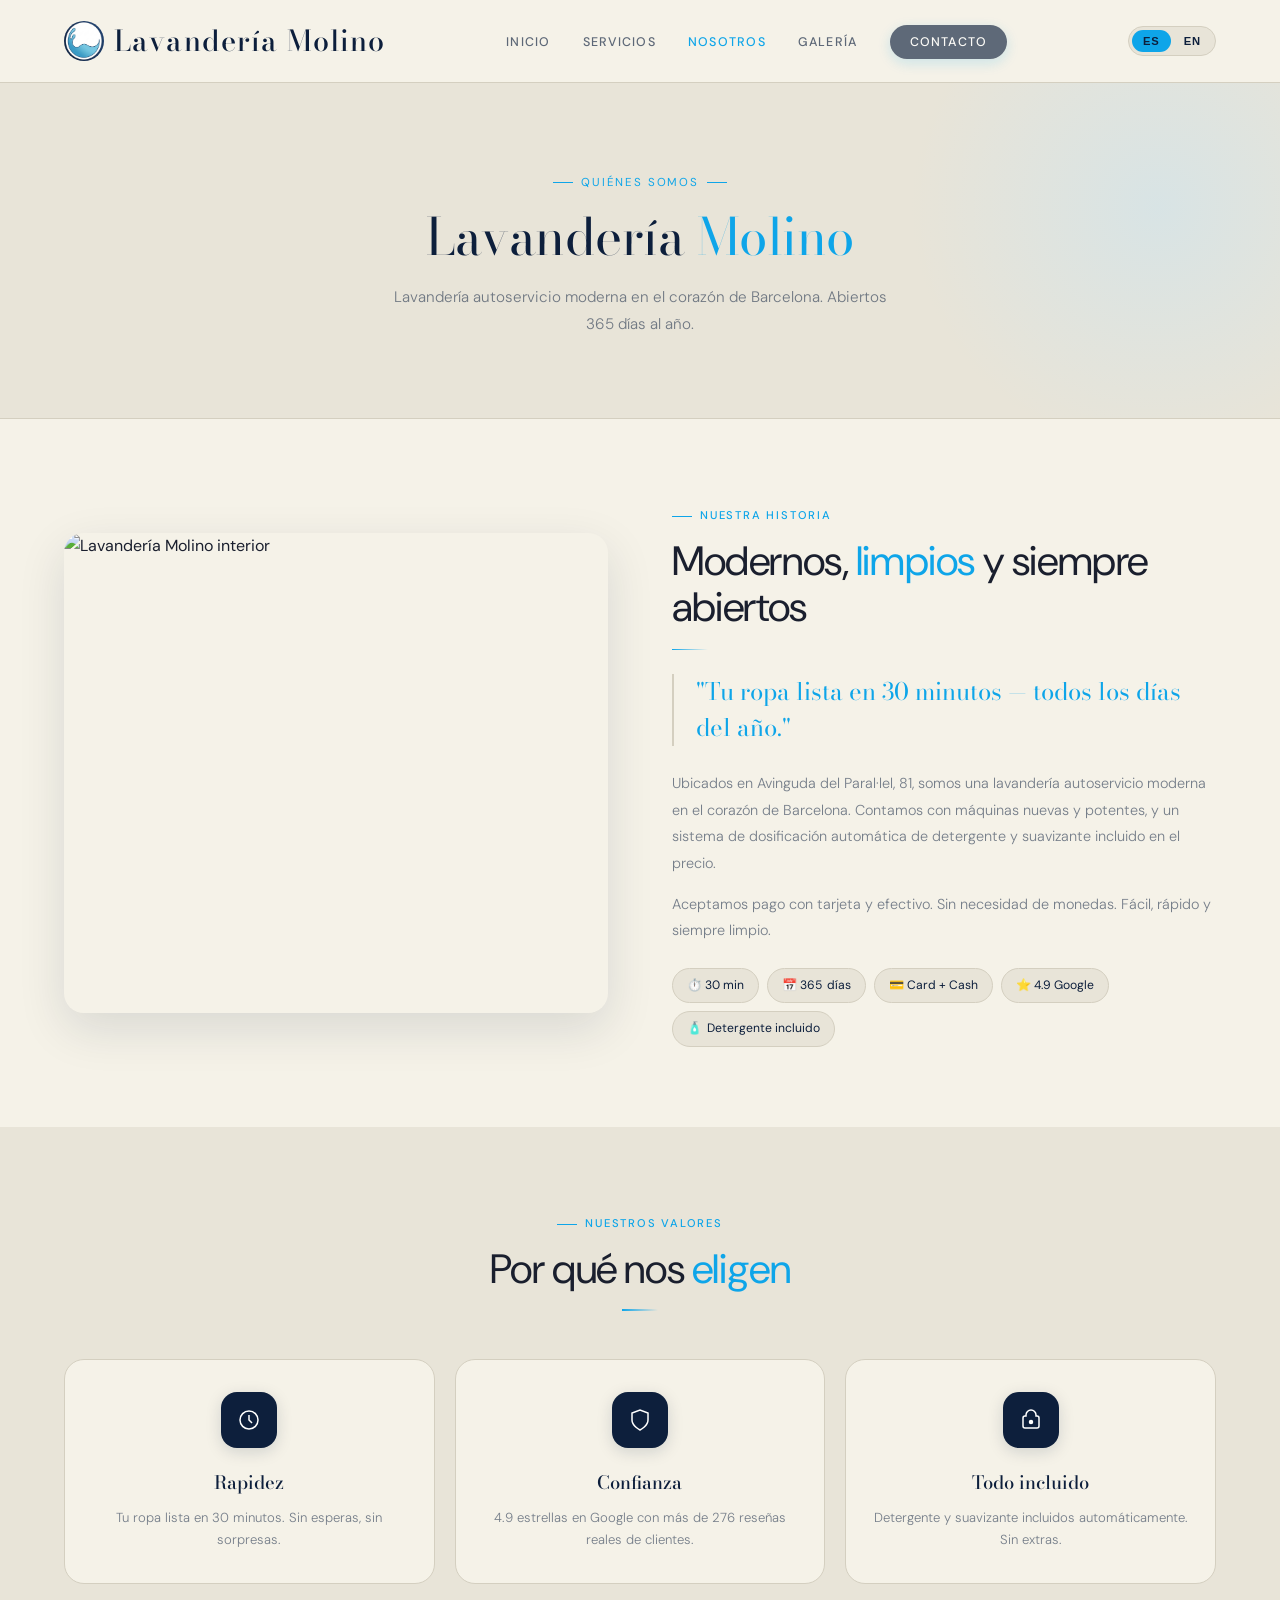
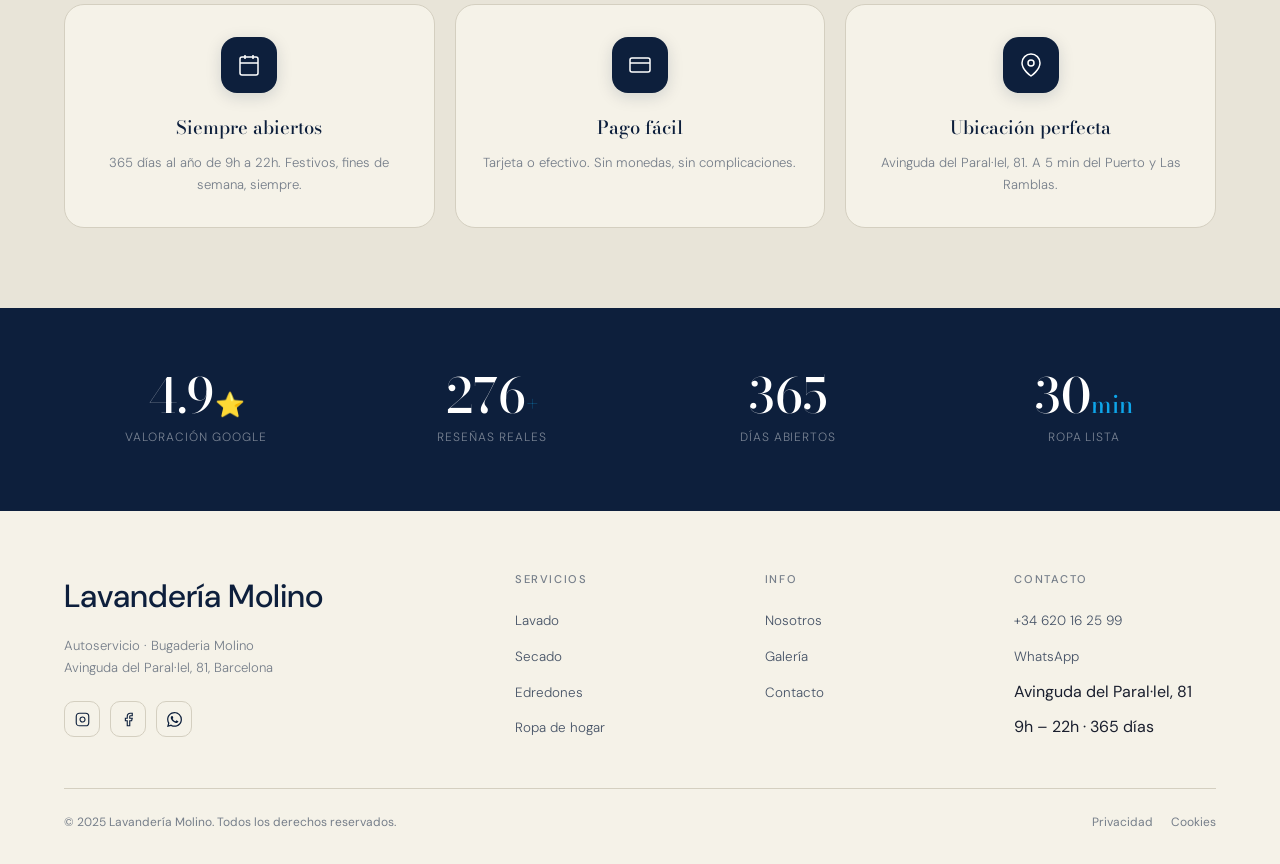
==== commit 7ee59bba: "Fix footer bottom background color" ====
--- a/about.html
+++ b/about.html
@@ -38,7 +38,7 @@
 #footer .footer-copy { color: var(--muted-t) !important; }
 #footer .footer-legal a { color: var(--muted-t) !important; }
 #footer .social-btn { border-color: var(--border) !important; color: var(--navy) !important; }
-#footer .footer-bottom { border-top: 1px solid var(--border) !important; background: #e8e4d8 !important; }
+#footer .footer-bottom { border-top: 1px solid var(--border) !important; background: #F5F2E8 !important; }
 .section-title em { color: var(--accent); font-style: normal; }
 .section-eyebrow { color: var(--accent) !important; }
 .section-eyebrow::before { background: var(--accent) !important; }
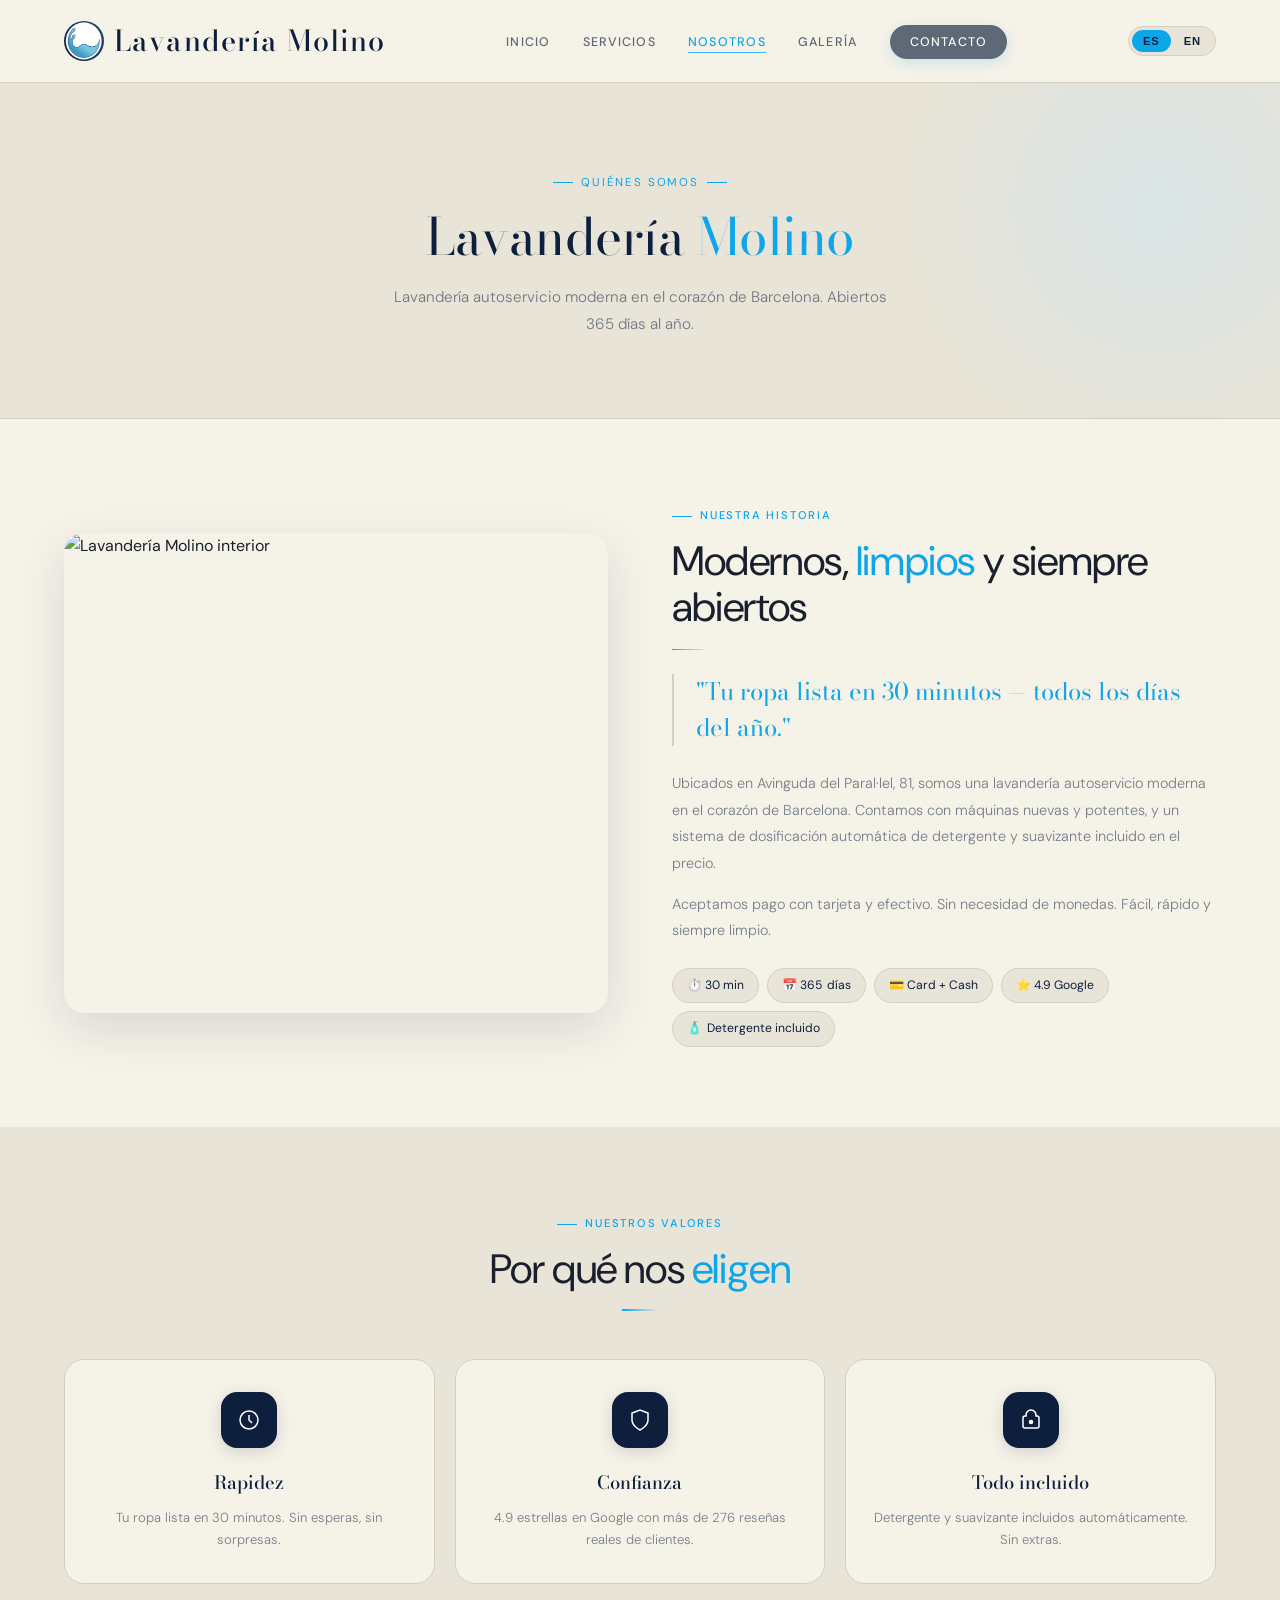
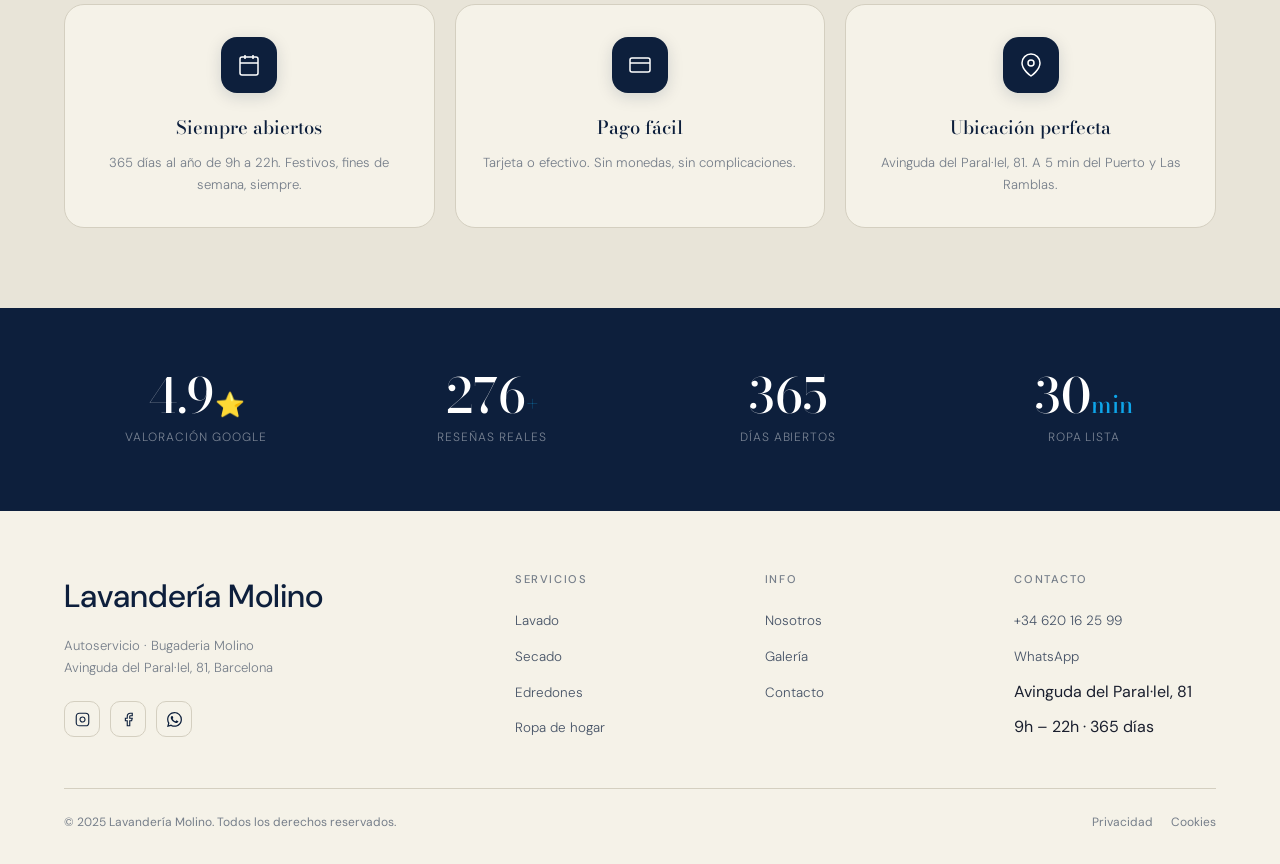
==== commit abe8e751: "Add mobile bottom navigation" ====
--- a/about.html
+++ b/about.html
@@ -301,5 +301,32 @@
 </footer>
 
 <script src="shared.js"></script>
+
+<!-- Bottom Navigation (Mobile) -->
+<nav class="bottom-nav">
+  <div class="bottom-nav-inner">
+    <a href="index.html" class="">
+      <svg viewBox="0 0 24 24"><path d="M3 9.5L12 3l9 6.5V20a1 1 0 01-1 1H5a1 1 0 01-1-1V9.5z"/><path d="M9 21V12h6v9"/></svg>
+      <span data-es="Inicio" data-en="Home">Inicio</span>
+    </a>
+    <a href="services.html" class="">
+      <svg viewBox="0 0 24 24"><circle cx="12" cy="12" r="9"/><path d="M8 12h8M12 8v8"/></svg>
+      <span data-es="Servicios" data-en="Services">Servicios</span>
+    </a>
+    <a href="about.html" class="active">
+      <svg viewBox="0 0 24 24"><circle cx="12" cy="8" r="4"/><path d="M4 20c0-4 3.6-7 8-7s8 3 8 7"/></svg>
+      <span data-es="Nosotros" data-en="About">Nosotros</span>
+    </a>
+    <a href="gallery.html" class="">
+      <svg viewBox="0 0 24 24"><rect x="3" y="3" width="18" height="18" rx="2"/><circle cx="8.5" cy="8.5" r="1.5"/><path d="M21 15l-5-5L5 21"/></svg>
+      <span data-es="Galeria" data-en="Gallery">Galeria</span>
+    </a>
+    <a href="contact.html" class="">
+      <svg viewBox="0 0 24 24"><path d="M22 16.92v3a2 2 0 01-2.18 2 19.79 19.79 0 01-8.63-3.07 19.5 19.5 0 01-6-6A19.79 19.79 0 012.12 4.18 2 2 0 014.11 2h3a2 2 0 012 1.72c.127.96.361 1.903.7 2.81a2 2 0 01-.45 2.11L8.09 9.91a16 16 0 006 6l1.27-1.27a2 2 0 012.11-.45c.907.339 1.85.573 2.81.7A2 2 0 0122 16.92z"/></svg>
+      <span data-es="Contacto" data-en="Contact">Contacto</span>
+    </a>
+  </div>
+</nav>
+
 </body>
 </html>
--- a/shared.css
+++ b/shared.css
@@ -8,7 +8,7 @@
 /* ─── Design Tokens ─── */
 :root {
   /* ✏️ COLORS — change these to rebrand the whole site */
-  --white:      #ffffff;
+  --white:      #F5F2E8;
   --sky-50:     #f0f8ff;
   --sky-100:    #e1f2fe;
   --sky-200:    #bae3fd;
@@ -54,7 +54,7 @@
 a { text-decoration: none; }
 ::-webkit-scrollbar { width: 5px; }
 ::-webkit-scrollbar-track { background: var(--sky-50); }
-::-webkit-scrollbar-thumb { background: var(--sky-300); border-radius: 10px; }
+::-webkit-scrollbar-thumb { background: var(--scrollbar, #94a3b8); border-radius: 10px; }
 
 /* ─── Language Toggle ─── */
 /* Default: show Spanish, hide English */
@@ -74,7 +74,7 @@
   position: fixed; top: 0; left: 0; right: 0; z-index: 1000;
   padding: 18px 5vw;
   display: flex; align-items: center; justify-content: space-between;
-  background: #0d1f3c;
+  background: var(--navy);
   border-bottom: 1px solid rgba(255,255,255,0.08);
   transition: padding var(--transition), box-shadow var(--transition);
 }
@@ -143,7 +143,7 @@
 .mobile-menu {
   display: none; position: fixed;
   top: 0; left: 0; right: 0; bottom: 0;
-  background: rgba(255,255,255,0.98);
+  background: rgba(245,242,232,0.98);
   backdrop-filter: blur(20px);
   z-index: 999; padding: 100px 8vw 40px;
   flex-direction: column; gap: 0;
@@ -155,7 +155,7 @@
   border-bottom: 1px solid var(--sky-100);
   transition: color var(--transition);
 }
-.mobile-menu a:hover { color: var(--sky-500); }
+.mobile-menu a:hover { color: var(--sky-500); background: rgba(14,165,233,0.08); padding-left: 8px; }
 .mobile-lang-row {
   display: flex; gap: 12px; margin-top: 28px;
 }
@@ -171,7 +171,7 @@
 
 /* ─── Footer ─── */
 #footer {
-  background: #F5F2E8;
+  background: var(--white);
   padding: 60px 5vw 32px;
 }
 .footer-grid {
@@ -348,3 +348,292 @@
   .section-desc { text-align: center; }
   .divider { margin-left: auto; margin-right: auto; }
 }
+/* ============================================================
+   PREMIUM ANIMATIONS — append to shared.css
+   ============================================================ */
+
+/* ─── AOS-style reveal variants ─── */
+.reveal {
+  opacity: 0;
+  transform: translateY(32px);
+  transition: opacity 0.75s cubic-bezier(0.16,1,0.3,1),
+              transform 0.75s cubic-bezier(0.16,1,0.3,1);
+}
+.reveal.visible { opacity: 1; transform: none; }
+
+.reveal-left {
+  opacity: 0; transform: translateX(-40px);
+  transition: opacity 0.75s cubic-bezier(0.16,1,0.3,1),
+              transform 0.75s cubic-bezier(0.16,1,0.3,1);
+}
+.reveal-left.visible { opacity: 1; transform: none; }
+
+.reveal-right {
+  opacity: 0; transform: translateX(40px);
+  transition: opacity 0.75s cubic-bezier(0.16,1,0.3,1),
+              transform 0.75s cubic-bezier(0.16,1,0.3,1);
+}
+.reveal-right.visible { opacity: 1; transform: none; }
+
+.reveal-scale {
+  opacity: 0; transform: scale(0.92);
+  transition: opacity 0.75s cubic-bezier(0.16,1,0.3,1),
+              transform 0.75s cubic-bezier(0.16,1,0.3,1);
+}
+.reveal-scale.visible { opacity: 1; transform: scale(1); }
+
+/* ─── Floating animation ─── */
+@keyframes float {
+  0%, 100% { transform: translateY(0px); }
+  50%       { transform: translateY(-10px); }
+}
+@keyframes floatSlow {
+  0%, 100% { transform: translateY(0px); }
+  50%       { transform: translateY(-6px); }
+}
+.float      { animation: float 4s ease-in-out infinite; }
+.float-slow { animation: floatSlow 6s ease-in-out infinite; }
+
+/* ─── Shimmer / glow pulse ─── */
+@keyframes shimmer {
+  0%   { background-position: -400px 0; }
+  100% { background-position: 400px 0; }
+}
+.shimmer-btn {
+  background: linear-gradient(90deg,
+    var(--sky-500) 25%,
+    var(--sky-300) 50%,
+    var(--sky-500) 75%);
+  background-size: 400px 100%;
+  animation: shimmer 2.4s infinite linear;
+}
+
+/* ─── Parallax wrapper ─── */
+.parallax-wrap { overflow: hidden; }
+.parallax-img  { will-change: transform; transition: transform 0.1s linear; }
+
+/* ─── Premium card hover ─── */
+.card-lift {
+  transition: transform 0.45s cubic-bezier(0.16,1,0.3,1),
+              box-shadow 0.45s cubic-bezier(0.16,1,0.3,1);
+  will-change: transform;
+}
+.card-lift:hover {
+  transform: translateY(-8px) scale(1.012);
+  box-shadow: 0 24px 56px rgba(13,31,60,0.13);
+}
+
+/* ─── Magnetic button effect ─── */
+.btn-primary, .btn-outline, .btn-outline-dark, .nav-cta {
+  transition: transform 0.35s cubic-bezier(0.16,1,0.3,1),
+              box-shadow 0.35s cubic-bezier(0.16,1,0.3,1),
+              background 0.35s cubic-bezier(0.16,1,0.3,1) !important;
+}
+.btn-primary:active, .btn-outline:active, .btn-outline-dark:active {
+  transform: scale(0.96) !important;
+}
+
+/* ─── Nav link underline slide ─── */
+.nav-links a {
+  position: relative;
+}
+.nav-links a::after {
+  content: '';
+  position: absolute; bottom: -3px; left: 0;
+  width: 0; height: 1.5px;
+  background: var(--sky-400);
+  transition: width 0.35s cubic-bezier(0.16,1,0.3,1);
+}
+.nav-links a:hover::after,
+.nav-links a.active::after { width: 100%; }
+
+/* ─── Stagger delay helpers ─── */
+.delay-1 { transition-delay: 0.08s !important; }
+.delay-2 { transition-delay: 0.16s !important; }
+.delay-3 { transition-delay: 0.24s !important; }
+.delay-4 { transition-delay: 0.32s !important; }
+.delay-5 { transition-delay: 0.40s !important; }
+
+/* ─── Smooth image zoom on hover ─── */
+.img-zoom { overflow: hidden; border-radius: inherit; }
+.img-zoom img {
+  transition: transform 0.65s cubic-bezier(0.16,1,0.3,1);
+  will-change: transform;
+}
+.img-zoom:hover img { transform: scale(1.06); }
+
+
+/* ============================================================
+   PREMIUM ANIMATIONS v2
+   ============================================================ */
+
+/* ─── Split text word animation ─── */
+.split-word {
+  display: inline-block;
+  opacity: 0;
+  transform: translateY(40px) rotate(2deg);
+  transition: opacity 0.7s cubic-bezier(0.16,1,0.3,1),
+              transform 0.7s cubic-bezier(0.16,1,0.3,1);
+}
+.split-word.visible {
+  opacity: 1;
+  transform: translateY(0) rotate(0deg);
+}
+
+/* ─── Ken Burns hero image ─── */
+@keyframes kenBurns {
+  0%   { transform: scale(1)    translateX(0)    translateY(0); }
+  50%  { transform: scale(1.08) translateX(-1%)  translateY(-1%); }
+  100% { transform: scale(1)    translateX(0)    translateY(0); }
+}
+.hero-slide.active {
+  animation: kenBurns 8s ease-in-out infinite;
+}
+
+/* ─── WhatsApp premium pulse ─── */
+@keyframes waPulse {
+  0%   { transform: scale(1);    opacity: 0.6; }
+  70%  { transform: scale(2.2);  opacity: 0; }
+  100% { transform: scale(2.2);  opacity: 0; }
+}
+@keyframes waBounce {
+  0%, 100% { transform: translateY(0); }
+  20%       { transform: translateY(-12px); }
+  40%       { transform: translateY(-6px); }
+  60%       { transform: translateY(-10px); }
+  80%       { transform: translateY(-4px); }
+}
+#wa-float {
+  animation: waBounce 1s ease 2s both;
+}
+#wa-float .wa-pulse {
+  animation: waPulse 2s ease-out infinite !important;
+}
+
+/* ─── Page load reveal ─── */
+@keyframes fadeSlideUp {
+  from { opacity: 0; transform: translateY(20px); }
+  to   { opacity: 1; transform: translateY(0); }
+}
+.load-reveal {
+  animation: fadeSlideUp 0.8s cubic-bezier(0.16,1,0.3,1) both;
+}
+.load-reveal-1 { animation-delay: 0.1s; }
+.load-reveal-2 { animation-delay: 0.25s; }
+.load-reveal-3 { animation-delay: 0.4s; }
+.load-reveal-4 { animation-delay: 0.55s; }
+.load-reveal-5 { animation-delay: 0.7s; }
+
+/* ─── Staggered card pop ─── */
+.stagger-card {
+  opacity: 0;
+  transform: translateY(36px) scale(0.96);
+  transition: opacity 0.65s cubic-bezier(0.16,1,0.3,1),
+              transform 0.65s cubic-bezier(0.16,1,0.3,1);
+}
+.stagger-card.visible {
+  opacity: 1;
+  transform: translateY(0) scale(1);
+}
+.stagger-card:nth-child(1) { transition-delay: 0.00s; }
+.stagger-card:nth-child(2) { transition-delay: 0.10s; }
+.stagger-card:nth-child(3) { transition-delay: 0.20s; }
+.stagger-card:nth-child(4) { transition-delay: 0.30s; }
+.stagger-card:nth-child(5) { transition-delay: 0.40s; }
+.stagger-card:nth-child(6) { transition-delay: 0.50s; }
+.stagger-card:nth-child(7) { transition-delay: 0.60s; }
+.stagger-card:nth-child(8) { transition-delay: 0.70s; }
+
+/* ─── Smooth progress bar ─── */
+@keyframes progressFill {
+  from { width: 0%; }
+}
+.progress-bar {
+  height: 3px;
+  background: linear-gradient(90deg, var(--sky-400), var(--sky-200));
+  border-radius: 100px;
+  animation: progressFill 1.2s cubic-bezier(0.16,1,0.3,1) both;
+}
+
+/* ─── Gradient text shimmer ─── */
+@keyframes textShimmer {
+  0%   { background-position: 0% center; }
+  100% { background-position: 200% center; }
+}
+.text-shimmer {
+  background: linear-gradient(90deg,
+    var(--sky-600) 0%,
+    var(--sky-400) 40%,
+    var(--sky-300) 60%,
+    var(--sky-600) 100%);
+  background-size: 200% auto;
+  -webkit-background-clip: text;
+  -webkit-text-fill-color: transparent;
+  background-clip: text;
+  animation: textShimmer 3s linear infinite;
+}
+
+/* ─── Section entrance line ─── */
+@keyframes lineGrow {
+  from { width: 0; opacity: 0; }
+  to   { opacity: 1; }
+}
+.divider {
+  animation: lineGrow 0.8s cubic-bezier(0.16,1,0.3,1) both;
+}
+
+/* ─── Floating badge ─── */
+@keyframes floatBadge {
+  0%, 100% { transform: translateY(0px) rotate(-1deg); }
+  50%       { transform: translateY(-8px) rotate(1deg); }
+}
+.float-badge {
+  animation: floatBadge 5s ease-in-out infinite;
+}
+
+/* ─── Hover glow on cards ─── */
+.glow-card {
+  transition: box-shadow 0.4s cubic-bezier(0.16,1,0.3,1),
+              transform 0.4s cubic-bezier(0.16,1,0.3,1);
+}
+.glow-card:hover {
+  box-shadow: 0 0 0 1.5px var(--accent),
+              0 20px 48px rgba(14,165,233,0.15);
+  transform: translateY(-6px);
+}
+
+/* ─── Scroll progress bar at top ─── */
+#scroll-progress {
+  position: fixed;
+  top: 0; left: 0;
+  height: 2.5px;
+  width: 0%;
+  background: linear-gradient(90deg, var(--sky-500), var(--sky-400));
+  z-index: 9999;
+  transition: width 0.1s linear;
+}
+/* ─── Bottom Navigation (Mobile) ─── */
+.bottom-nav {
+  display: none;
+  position: fixed; bottom: 0; left: 0; right: 0; z-index: 1000;
+  background: var(--white);
+  border-top: 1px solid rgba(0,0,0,0.08);
+  padding: 8px 0 12px;
+  box-shadow: 0 -4px 20px rgba(0,0,0,0.08);
+}
+.bottom-nav-inner {
+  display: flex; justify-content: space-around; align-items: center;
+}
+.bottom-nav a {
+  display: flex; flex-direction: column; align-items: center; gap: 4px;
+  text-decoration: none; color: #8898a6;
+  font-size: 0.65rem; font-weight: 500; letter-spacing: 0.05em;
+  text-transform: uppercase; transition: color 0.2s; padding: 4px 8px;
+}
+.bottom-nav a svg { width: 22px; height: 22px; stroke: currentColor; fill: none; stroke-width: 1.8; }
+.bottom-nav a.active { color: var(--sky-500); }
+.bottom-nav a.active svg { stroke: var(--sky-500); }
+@media (max-width: 768px) {
+  .bottom-nav { display: block; }
+  body { padding-bottom: 72px; }
+}
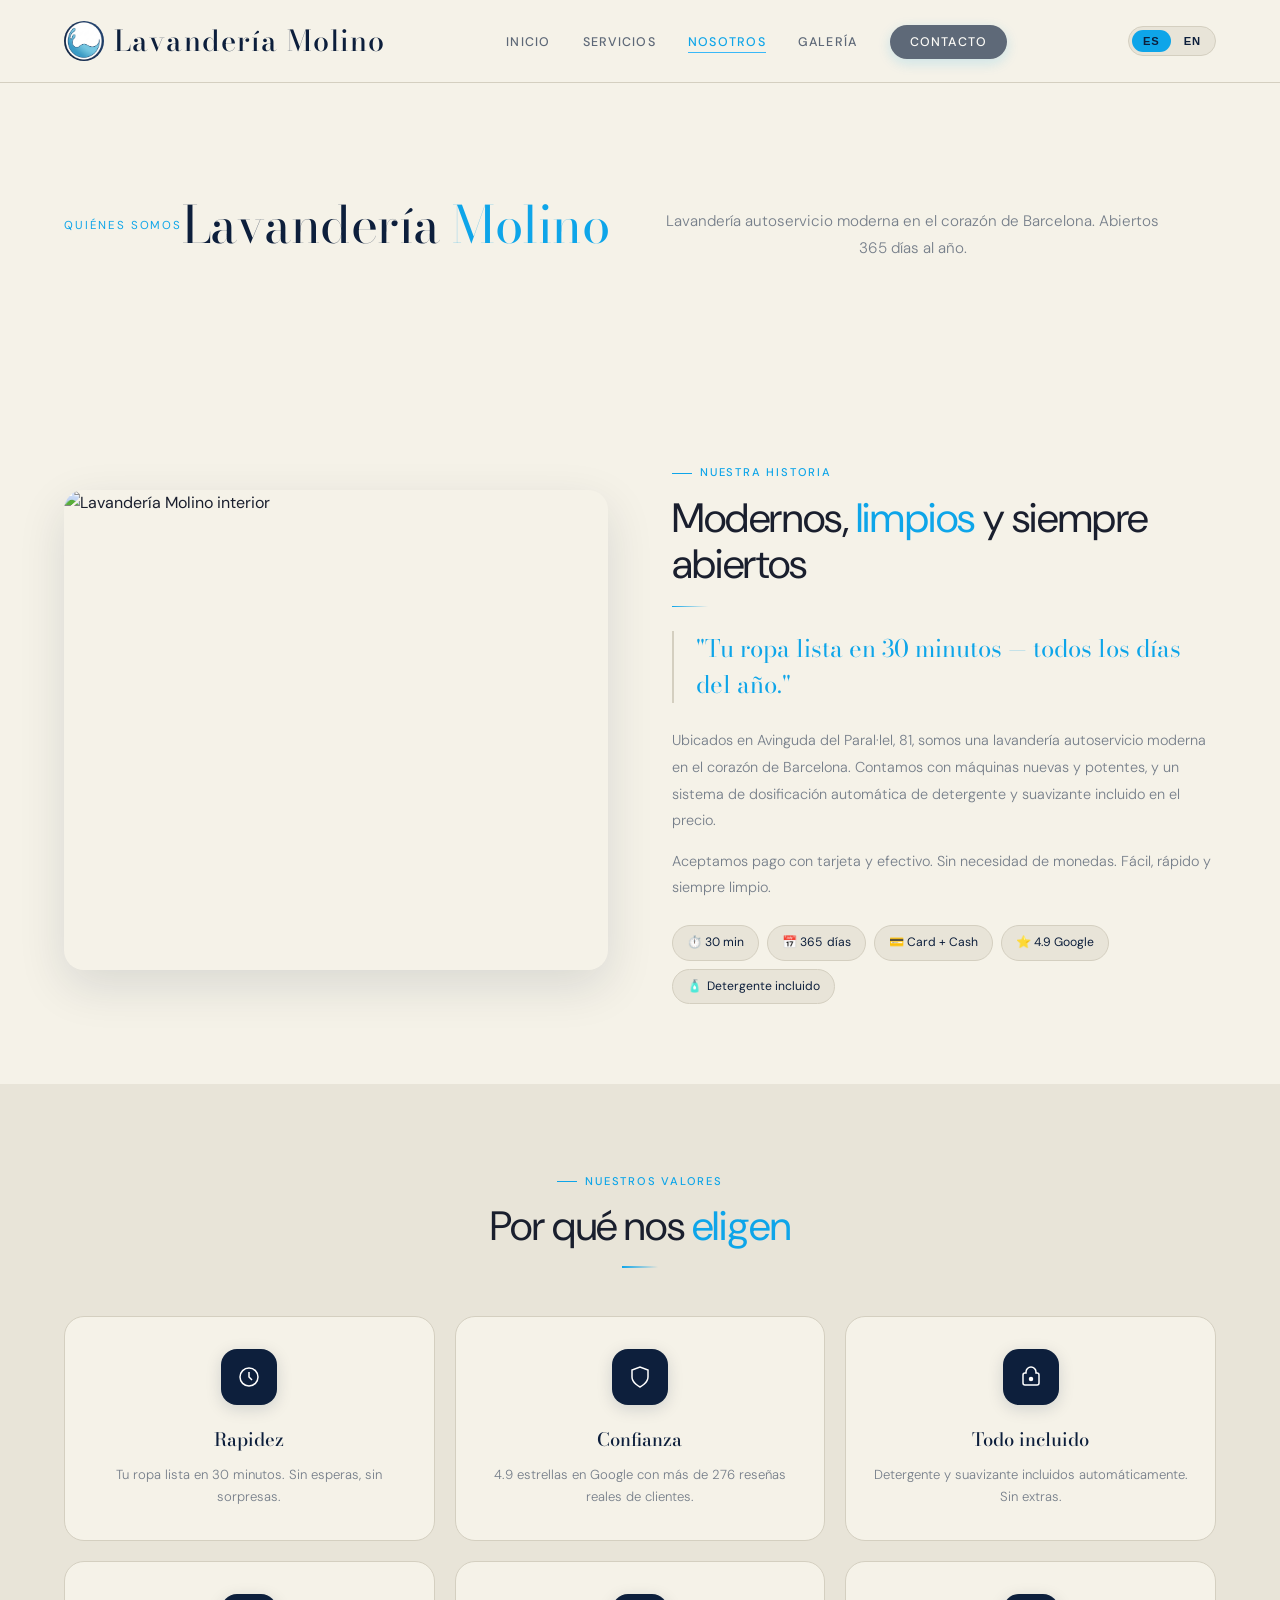
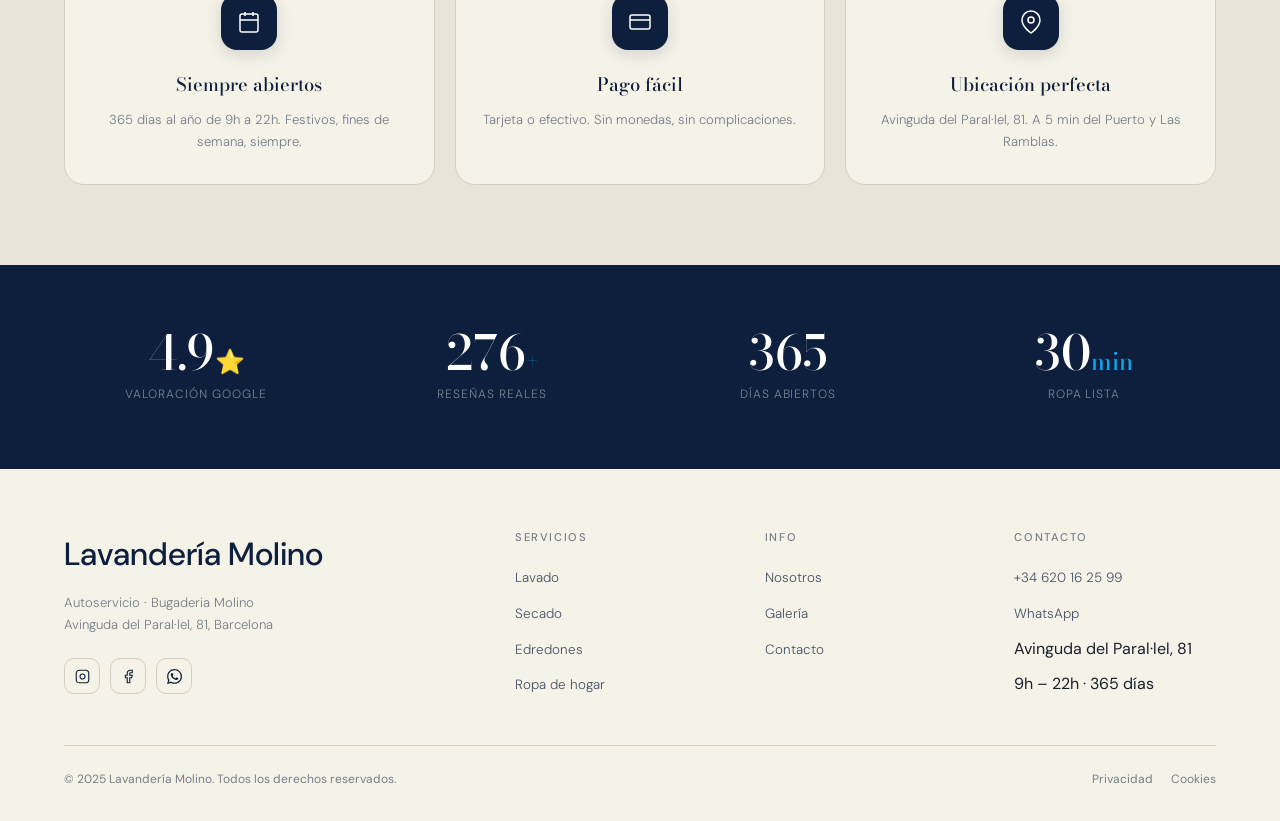
==== commit 8bc43856: "Remove page hero blue background" ====
--- a/about.html
+++ b/about.html
@@ -47,17 +47,13 @@
 body.lang-en [data-es] { display: none !important; }
 
 /* Page Hero */
-.page-hero {
-  padding: 140px 5vw 80px; background: var(--card);
-  text-align: center; border-bottom: 1px solid var(--border);
-  display: flex; flex-direction: column; align-items: center;
-}
+
 .page-hero-eyebrow {
   font-size: 0.72rem; letter-spacing: 0.16em; text-transform: uppercase;
   color: var(--accent); margin-bottom: 16px;
   display: flex; align-items: center; gap: 8px;
 }
-.page-hero-eyebrow::before, .page-hero-eyebrow::after { content: ""; display: block; width: 20px; height: 1px; background: var(--accent); }
+
 .page-hero-title { font-family: "Bodoni Moda", serif; font-size: clamp(2.4rem, 4vw, 4.5rem); font-weight: 400; color: var(--navy); line-height: 1.1; margin-bottom: 20px; }
 .page-hero-title em { color: var(--accent); font-style: normal; }
 .page-hero-desc { font-size: 0.95rem; font-weight: 300; color: var(--muted-t); max-width: 520px; margin: 0 auto; line-height: 1.75; }
--- a/shared.css
+++ b/shared.css
@@ -293,7 +293,7 @@
 /* ─── Page Hero (non-home pages) ─── */
 .page-hero {
   min-height: 38vh;
-  background: linear-gradient(145deg, var(--white) 0%, var(--sky-50) 60%, var(--sky-100) 100%);
+  background: var(--white);
   display: flex; align-items: center; justify-content: center;
   padding: 120px 5vw 60px;
   position: relative; overflow: hidden;
@@ -303,7 +303,7 @@
   content: '';
   position: absolute; top: -20%; right: -10%;
   width: 500px; height: 500px; border-radius: 50%;
-  background: radial-gradient(circle, rgba(186,227,253,0.35) 0%, transparent 70%);
+  background: transparent;
   pointer-events: none;
 }
 .page-hero-content { position: relative; z-index: 2; text-align: center; }
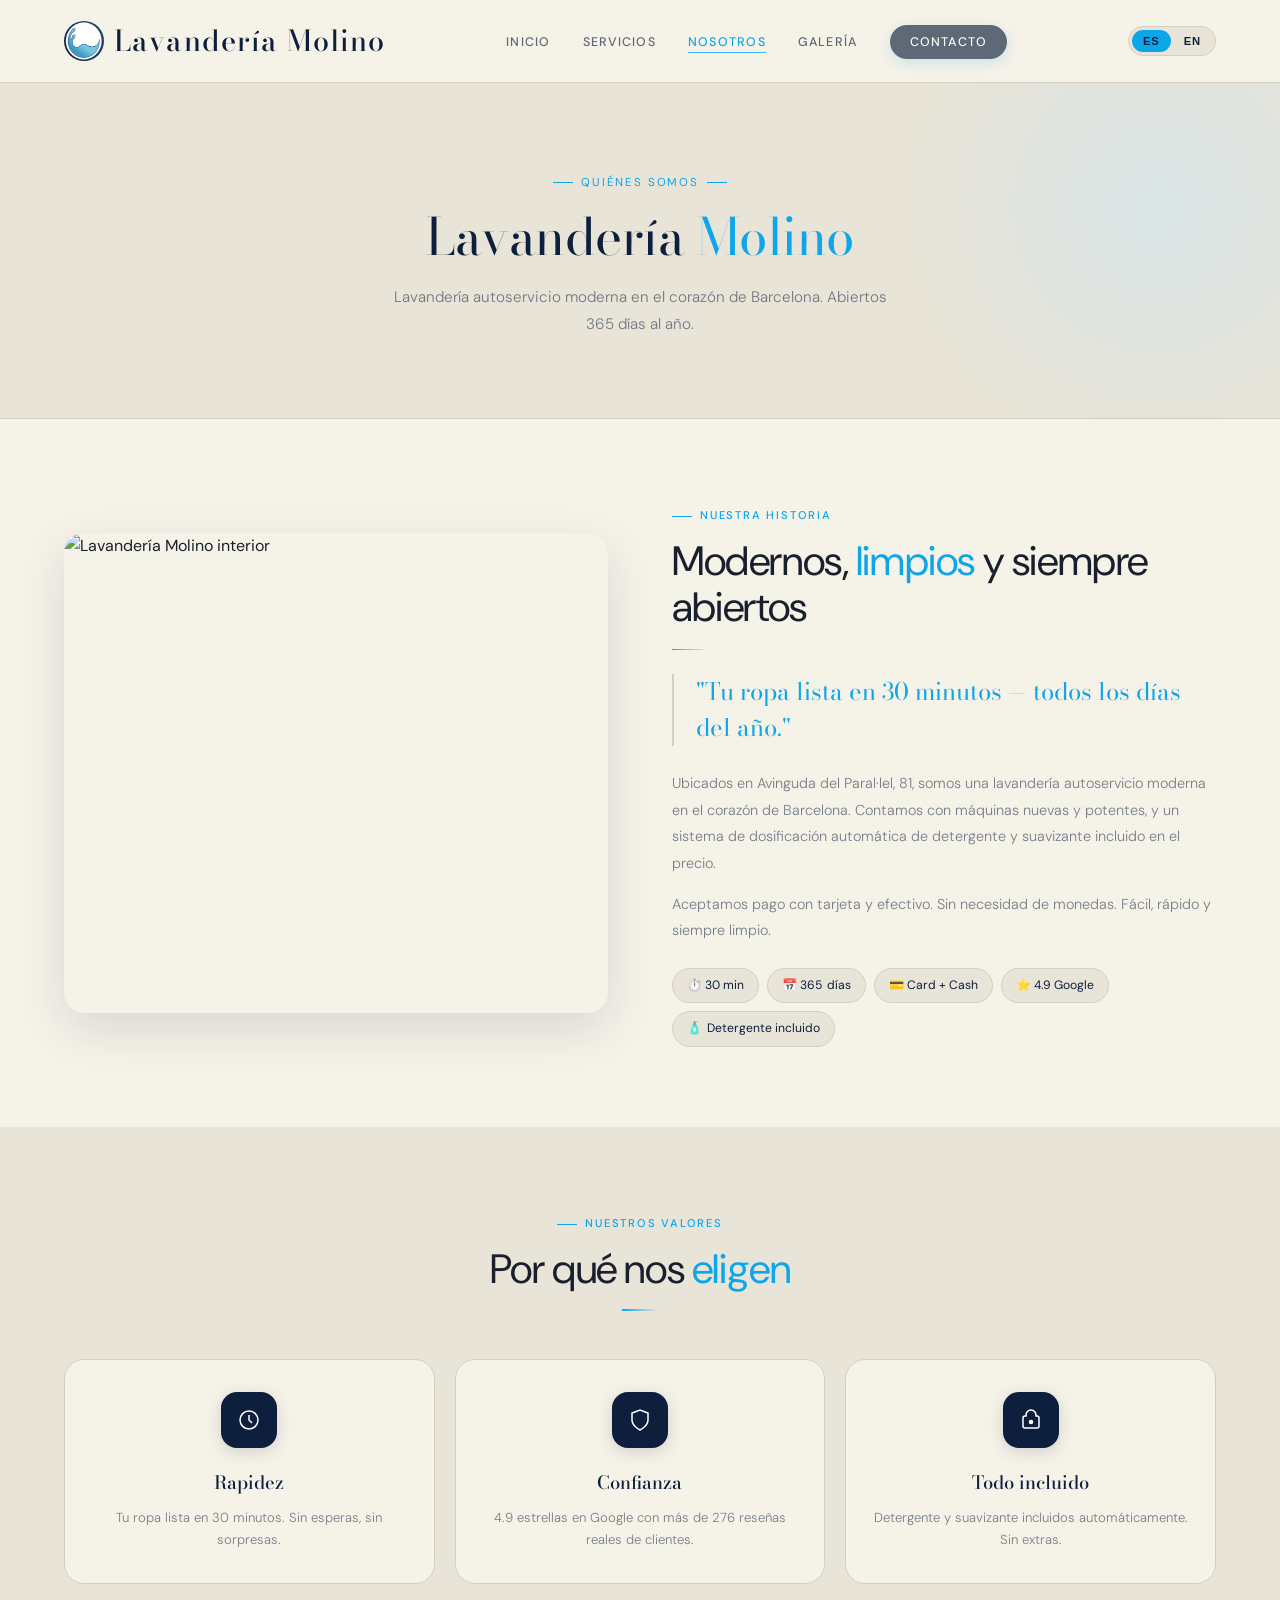
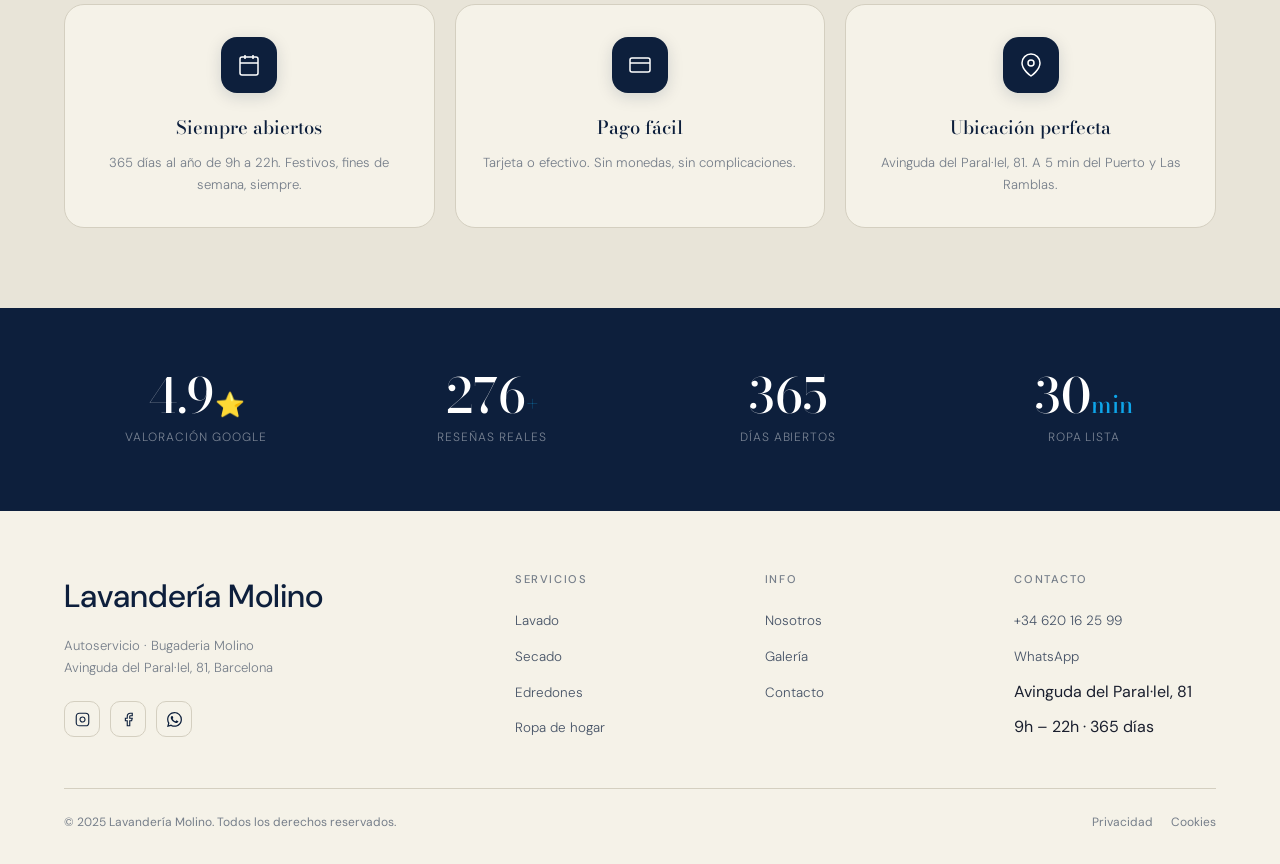
==== commit 603ec1a9: "Revert "Remove page hero blue background" This reverts commit 8bc43856a5238b351f1debbd0e4be7ab784866" ====
--- a/about.html
+++ b/about.html
@@ -47,13 +47,17 @@
 body.lang-en [data-es] { display: none !important; }
 
 /* Page Hero */
-
+.page-hero {
+  padding: 140px 5vw 80px; background: var(--card);
+  text-align: center; border-bottom: 1px solid var(--border);
+  display: flex; flex-direction: column; align-items: center;
+}
 .page-hero-eyebrow {
   font-size: 0.72rem; letter-spacing: 0.16em; text-transform: uppercase;
   color: var(--accent); margin-bottom: 16px;
   display: flex; align-items: center; gap: 8px;
 }
-
+.page-hero-eyebrow::before, .page-hero-eyebrow::after { content: ""; display: block; width: 20px; height: 1px; background: var(--accent); }
 .page-hero-title { font-family: "Bodoni Moda", serif; font-size: clamp(2.4rem, 4vw, 4.5rem); font-weight: 400; color: var(--navy); line-height: 1.1; margin-bottom: 20px; }
 .page-hero-title em { color: var(--accent); font-style: normal; }
 .page-hero-desc { font-size: 0.95rem; font-weight: 300; color: var(--muted-t); max-width: 520px; margin: 0 auto; line-height: 1.75; }
--- a/shared.css
+++ b/shared.css
@@ -293,7 +293,7 @@
 /* ─── Page Hero (non-home pages) ─── */
 .page-hero {
   min-height: 38vh;
-  background: var(--white);
+  background: linear-gradient(145deg, var(--white) 0%, var(--sky-50) 60%, var(--sky-100) 100%);
   display: flex; align-items: center; justify-content: center;
   padding: 120px 5vw 60px;
   position: relative; overflow: hidden;
@@ -303,7 +303,7 @@
   content: '';
   position: absolute; top: -20%; right: -10%;
   width: 500px; height: 500px; border-radius: 50%;
-  background: transparent;
+  background: radial-gradient(circle, rgba(186,227,253,0.35) 0%, transparent 70%);
   pointer-events: none;
 }
 .page-hero-content { position: relative; z-index: 2; text-align: center; }
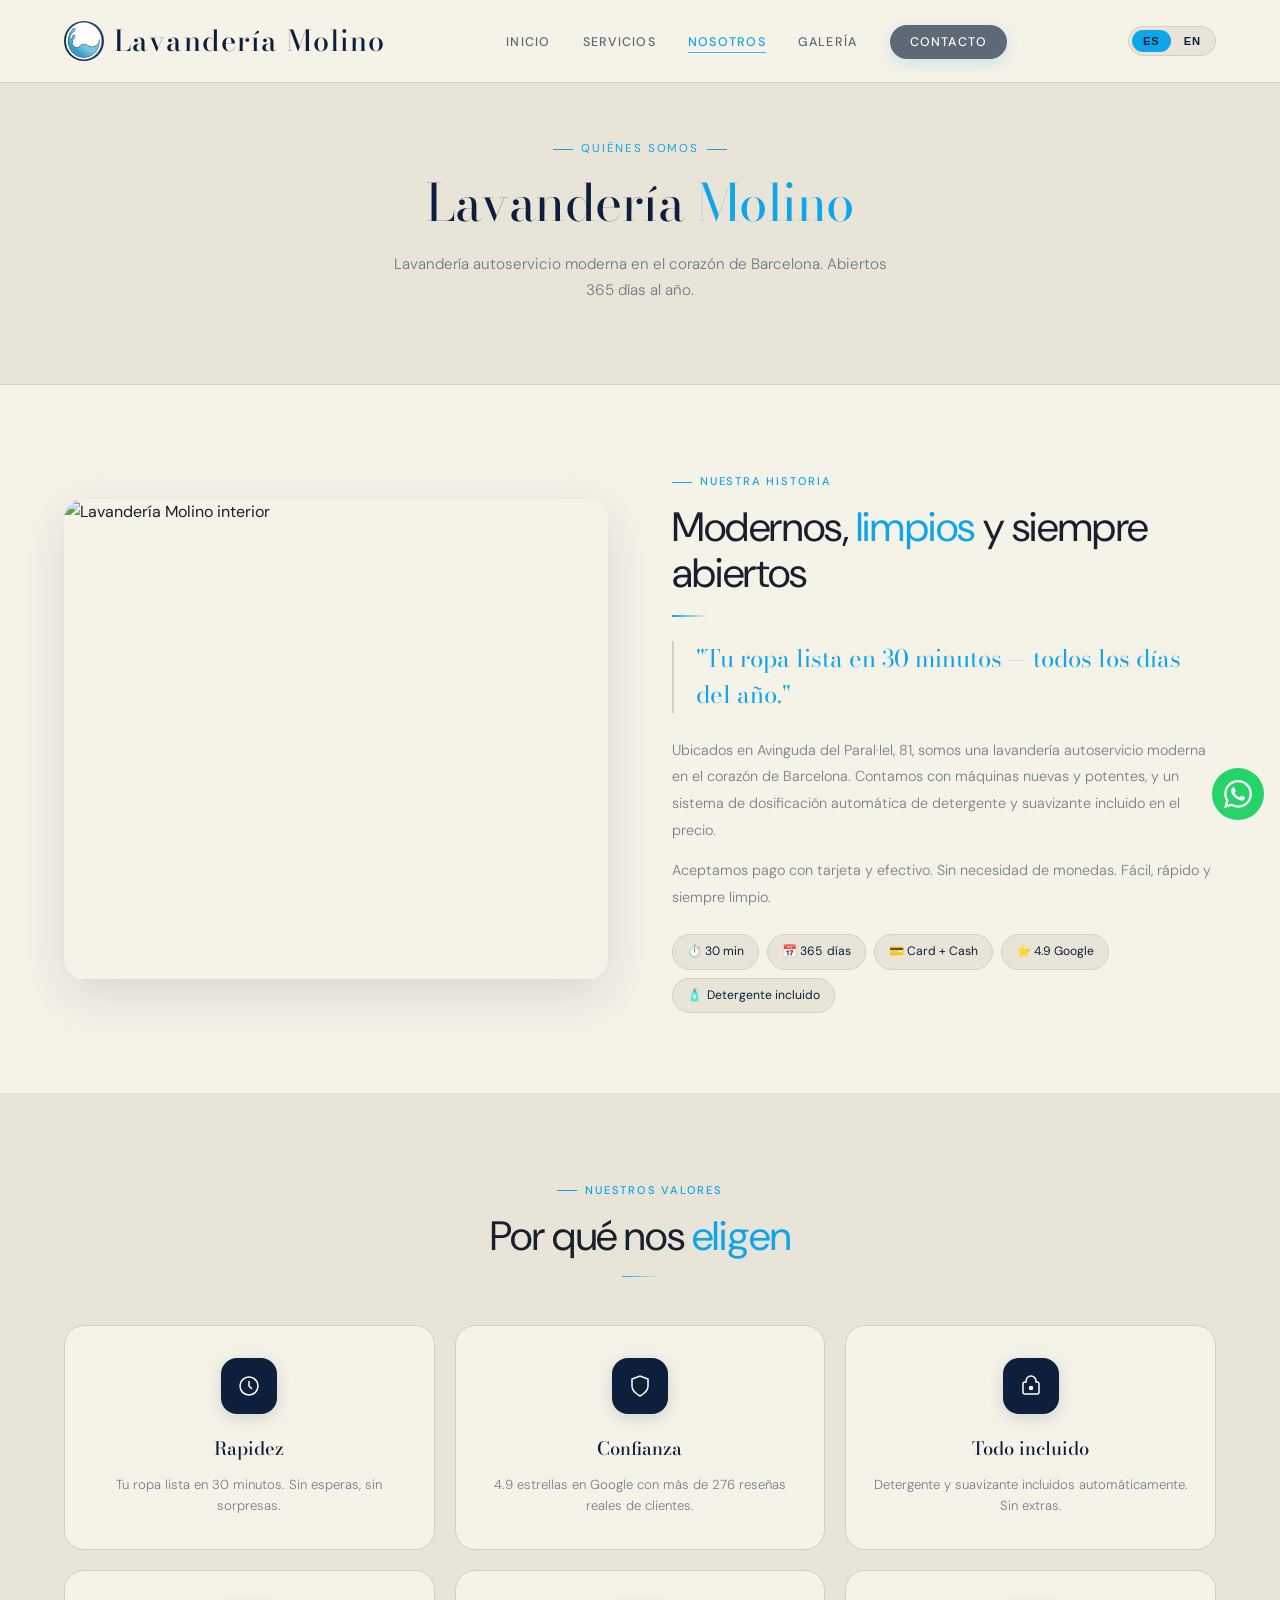
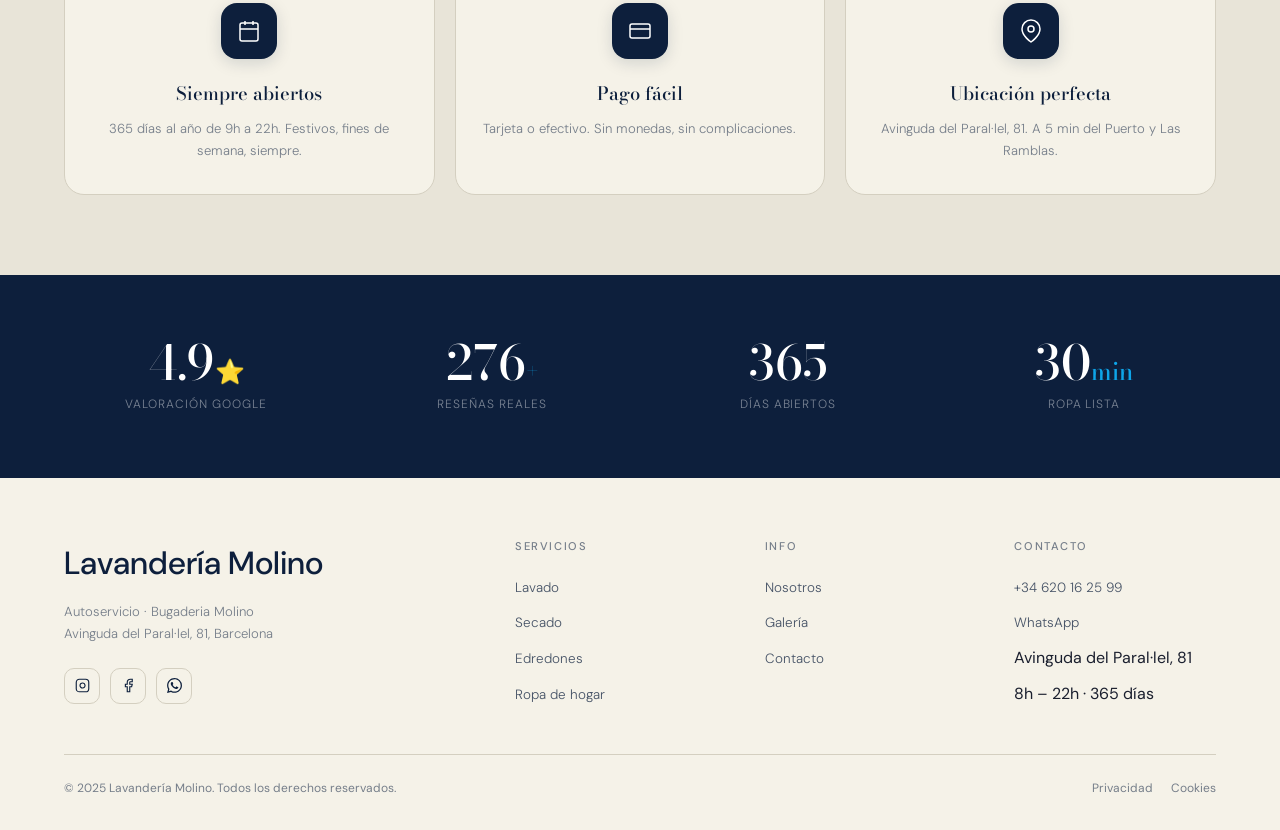
==== commit ad7b0388: "Update opening hours to 8am" ====
--- a/about.html
+++ b/about.html
@@ -4,7 +4,7 @@
 <meta charset="UTF-8"/>
 <meta name="viewport" content="width=device-width, initial-scale=1.0"/>
 <title>Nosotros — Lavandería Molino Barcelona</title>
-<meta name="description" content="Lavandería autoservicio en Barcelona. Ubicados en Avinguda del Paral·lel, 81. Abiertos 365 días, 9h-22h."/>
+<meta name="description" content="Lavandería autoservicio en Barcelona. Ubicados en Avinguda del Paral·lel, 81. Abiertos 365 días, 8h-22h."/>
 <link rel="preconnect" href="https://fonts.googleapis.com">
 <link rel="preconnect" href="https://fonts.gstatic.com" crossorigin>
 <link href="https://fonts.googleapis.com/css2?family=Bodoni+Moda:opsz,wght@6..96,300;6..96,400;6..96,500&family=DM+Sans:wght@300;400;500&display=swap" rel="stylesheet">
@@ -287,7 +287,7 @@
         <li><a href="tel:+34620162599">+34 620 16 25 99</a></li>
         <li><a href="https://wa.me/34620162599">WhatsApp</a></li>
         <li><span>Avinguda del Paral·lel, 81</span></li>
-        <li><span>9h – 22h · 365 <span data-es>días</span><span data-en>days</span></span></li>
+        <li><span>8h – 22h · 365 <span data-es>días</span><span data-en>days</span></span></li>
       </ul>
     </div>
   </div>
--- a/shared.css
+++ b/shared.css
@@ -292,8 +292,8 @@
 
 /* ─── Page Hero (non-home pages) ─── */
 .page-hero {
-  min-height: 38vh;
-  background: linear-gradient(145deg, var(--white) 0%, var(--sky-50) 60%, var(--sky-100) 100%);
+  min-height: 20vh;
+  background: var(--white);
   display: flex; align-items: center; justify-content: center;
   padding: 120px 5vw 60px;
   position: relative; overflow: hidden;
@@ -303,7 +303,7 @@
   content: '';
   position: absolute; top: -20%; right: -10%;
   width: 500px; height: 500px; border-radius: 50%;
-  background: radial-gradient(circle, rgba(186,227,253,0.35) 0%, transparent 70%);
+  background: transparent;
   pointer-events: none;
 }
 .page-hero-content { position: relative; z-index: 2; text-align: center; }
@@ -637,3 +637,146 @@
   .bottom-nav { display: block; }
   body { padding-bottom: 72px; }
 }
+
+/* Mobile: hide hamburger, show lang switcher */
+@media (max-width: 768px) {
+  .nav-hamburger { display: none !important; }
+  #mobileMenu { display: none !important; }
+  .nav-links { display: none !important; }
+  .lang-switcher { display: flex !important; }
+  .nav-cta { display: none !important; }
+}
+
+/* Mobile: nav logo one line */
+@media (max-width: 768px) {
+  .nav-logo { font-size: 1.2rem !important; white-space: nowrap; }
+  #navbar { padding: 12px 4vw !important; }
+}
+
+/* WhatsApp float above bottom nav */
+.whatsapp-float, .wa-float, #whatsapp-float {
+  z-index: 9999 !important;
+  bottom: 80px !important;
+}
+
+/* Hide image caption */
+.hero-caption, .slide-caption, .image-caption, figcaption {
+  display: none !important;
+}
+
+/* Hide video label/caption */
+#videoLabel { display: none !important; }
+
+/* Remove gap between navbar and hero image on mobile */
+@media (max-width: 768px) {
+  .hero-wrap, #videoWrap, .hero-section, .hero {
+    margin-top: 0 !important;
+    padding-top: 0 !important;
+  }
+}
+
+/* Remove gap between navbar and hero image on mobile */
+@media (max-width: 768px) {
+  .hero-wrap, #videoWrap, .hero-section, .hero {
+    margin-top: 0 !important;
+    padding-top: 0 !important;
+  }
+}
+
+@media (max-width: 768px) {
+  .hero-video-wrap {
+    margin-top: -1px !important;
+  }
+}
+
+/* WhatsApp float - proper position */
+#wa-float {
+  position: fixed !important;
+  bottom: 90px !important;
+  right: 20px !important;
+  top: auto !important;
+  z-index: 9999 !important;
+}
+
+/* Fix button text visibility */
+.btn-primary span, .btn-outline-dark span {
+  display: inline !important;
+}
+
+/* Fix: show span inside buttons regardless of lang */
+.btn-primary span[data-es],
+.btn-primary span[data-en],
+.btn-outline-dark span[data-es],
+.btn-outline-dark span[data-en] {
+  display: inline !important;
+}
+body.lang-en .btn-primary span[data-es],
+body.lang-en .btn-outline-dark span[data-es] {
+  display: none !important;
+}
+body:not(.lang-en) .btn-primary span[data-en],
+body:not(.lang-en) .btn-outline-dark span[data-en] {
+  display: none !important;
+}
+
+/* Force show button text */
+.btn-text-es { display: inline !important; }
+.btn-text-en { display: none !important; }
+body.lang-en .btn-text-es { display: none !important; }
+body.lang-en .btn-text-en { display: inline !important; }
+
+/* Fix button text color */
+.btn-primary, .btn-primary span, .btn-primary * {
+  color: white !important;
+}
+
+/* Fix WhatsApp float button */
+#wa-float {
+  background: #25d366 !important;
+  color: white !important;
+}
+#wa-float svg {
+  fill: white !important;
+}
+#wa-float .wa-pulse {
+  background: #25d366 !important;
+}
+
+/* WhatsApp - round and proper position */
+#wa-float {
+  width: 52px !important;
+  height: 52px !important;
+  border-radius: 50% !important;
+  bottom: 85px !important;
+  right: 16px !important;
+  padding: 0 !important;
+  overflow: hidden !important;
+}
+#wa-float svg {
+  width: 28px !important;
+  height: 28px !important;
+}
+.wa-pulse {
+  display: none !important;
+}
+
+/* WhatsApp - always fixed bottom right above bottom nav */
+#wa-float {
+  position: fixed !important;
+  bottom: 80px !important;
+  right: 16px !important;
+  top: unset !important;
+  left: unset !important;
+}
+
+/* WhatsApp icon center */
+#wa-float {
+  display: flex !important;
+  align-items: center !important;
+  justify-content: center !important;
+}
+#wa-float svg {
+  position: static !important;
+  margin: 0 !important;
+  flex-shrink: 0 !important;
+}
